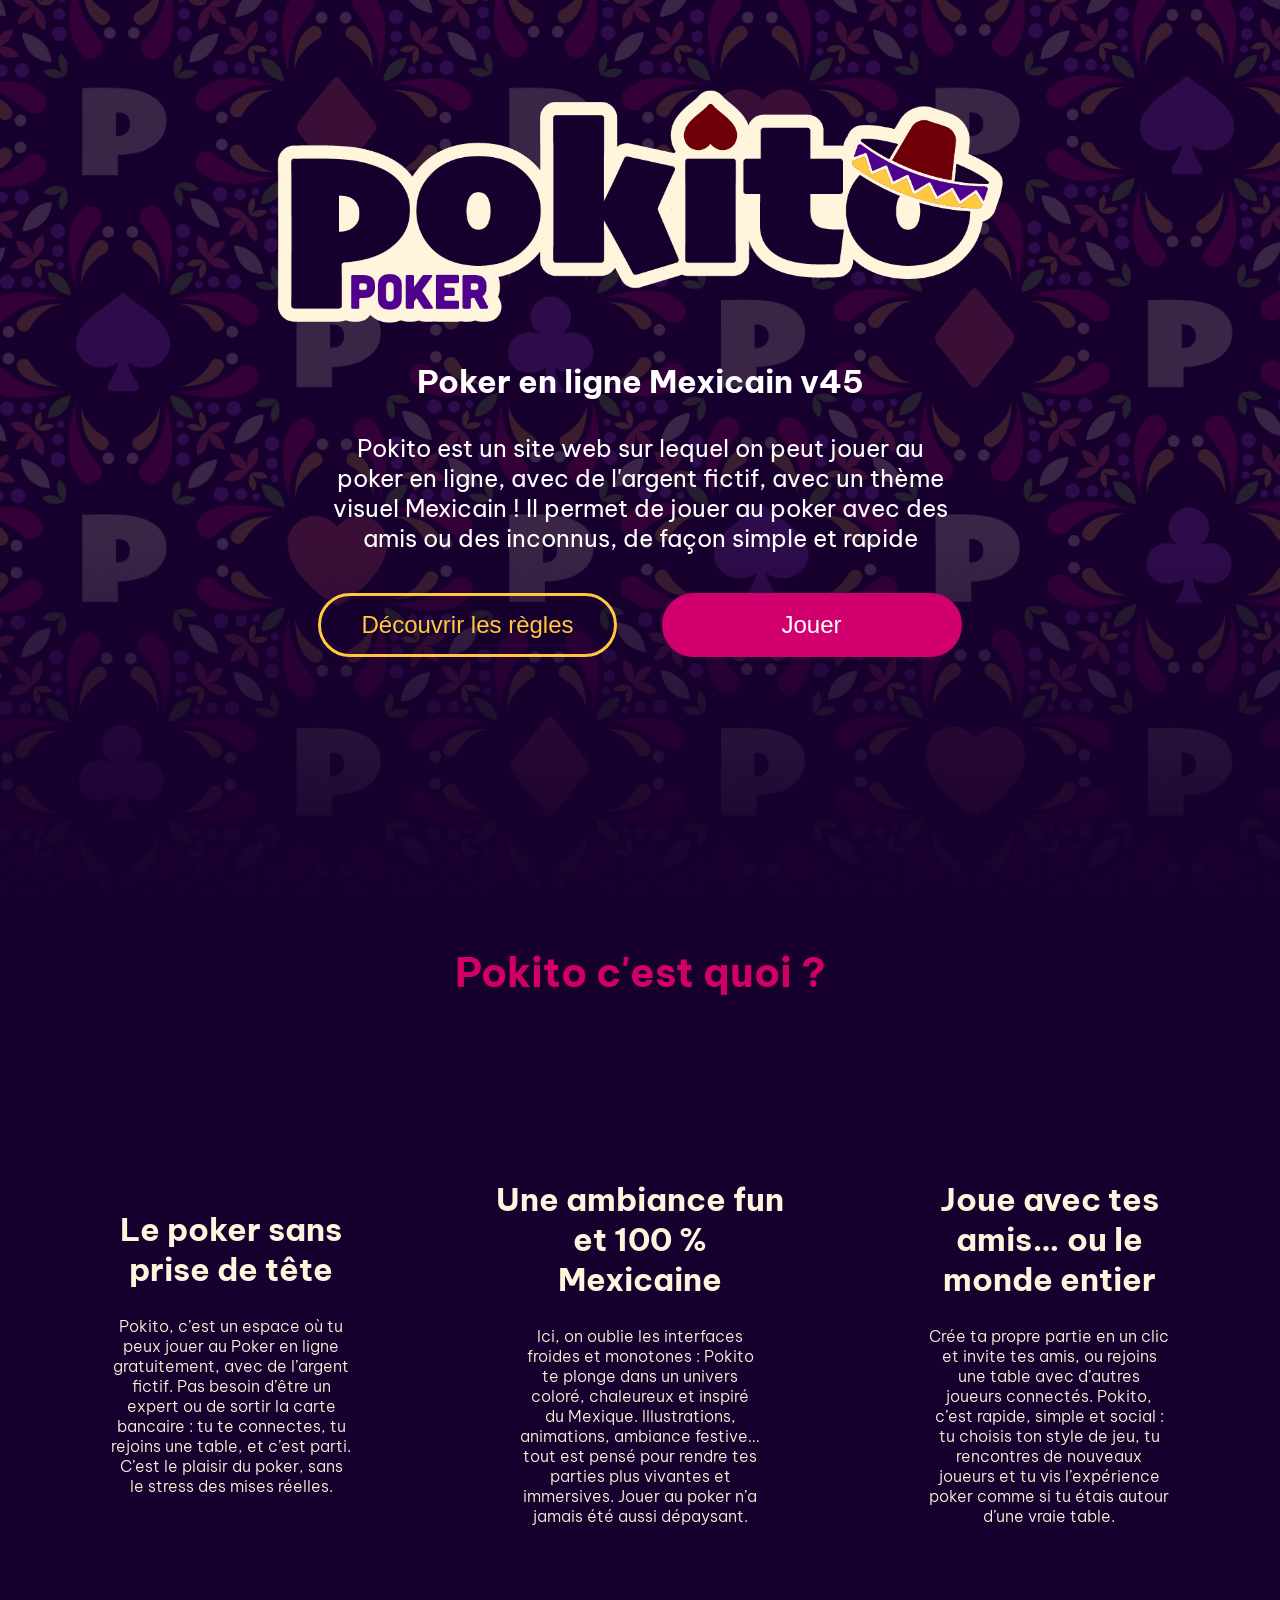
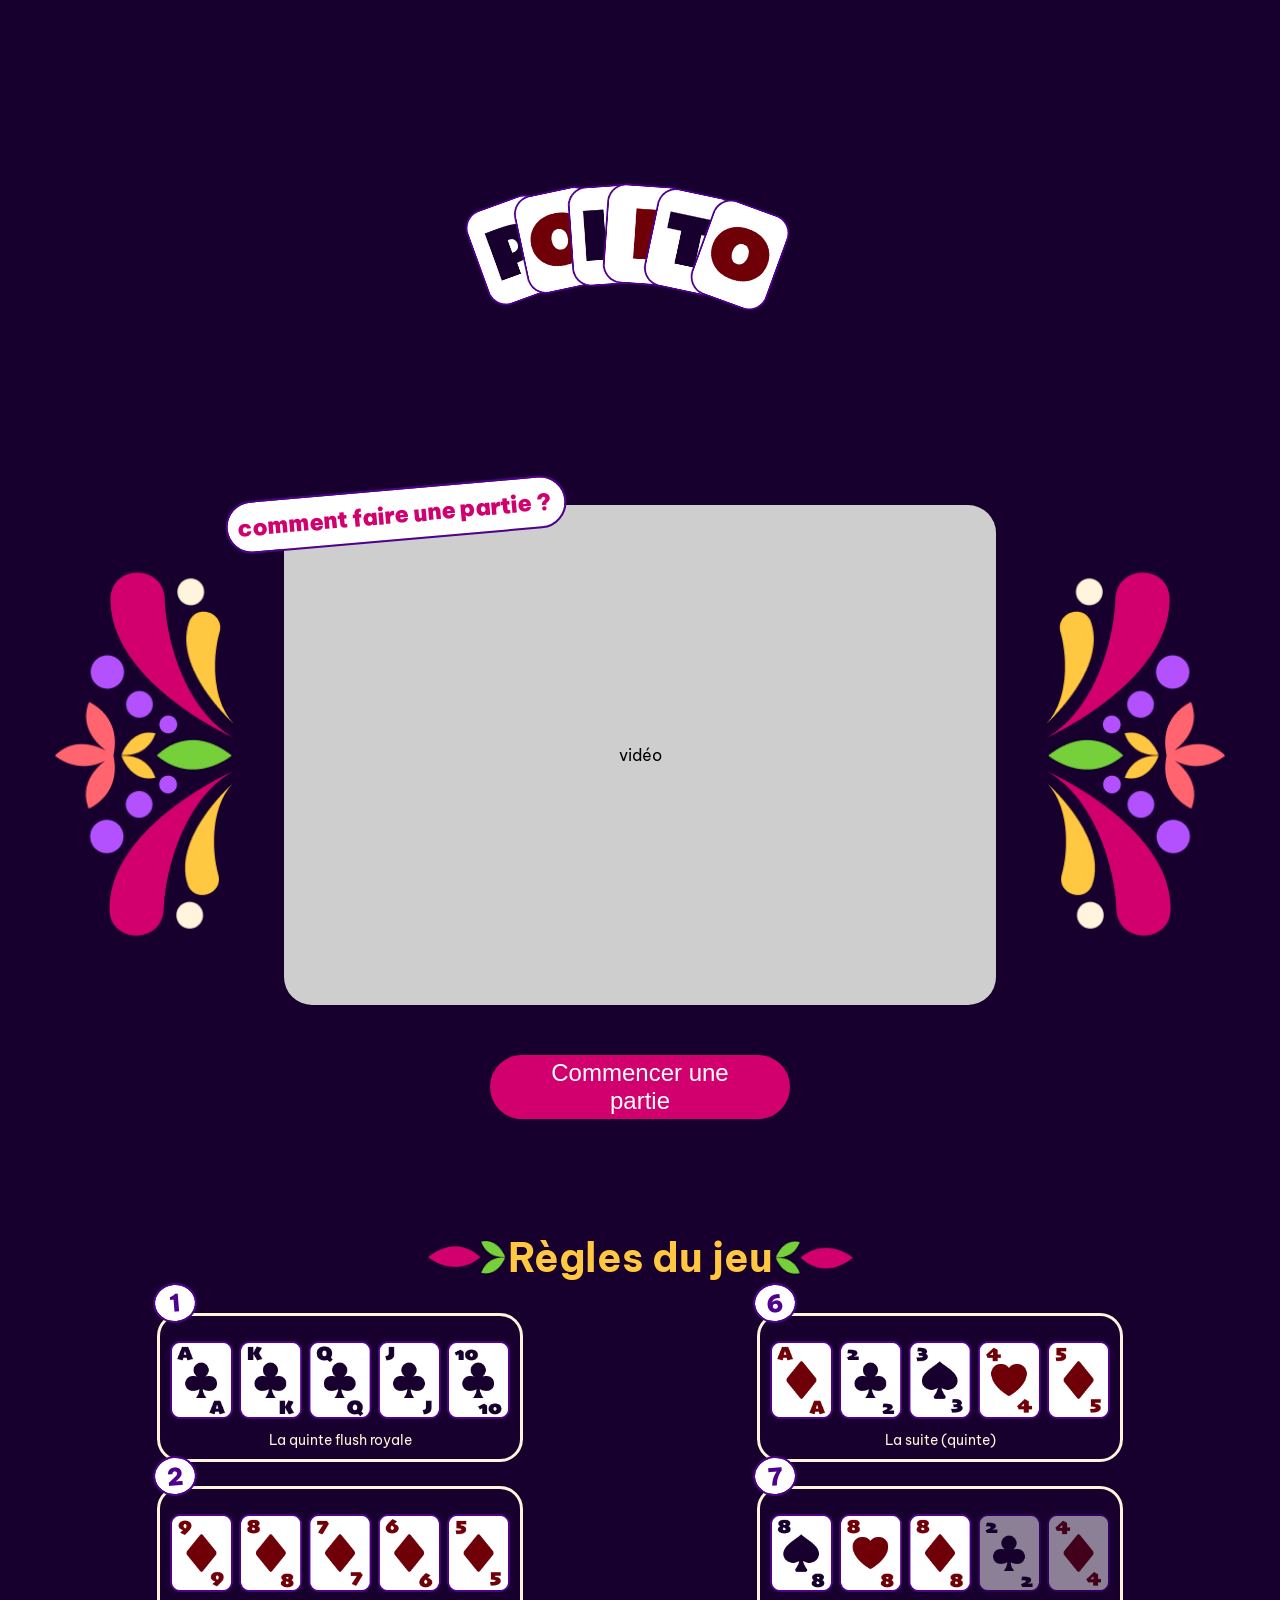
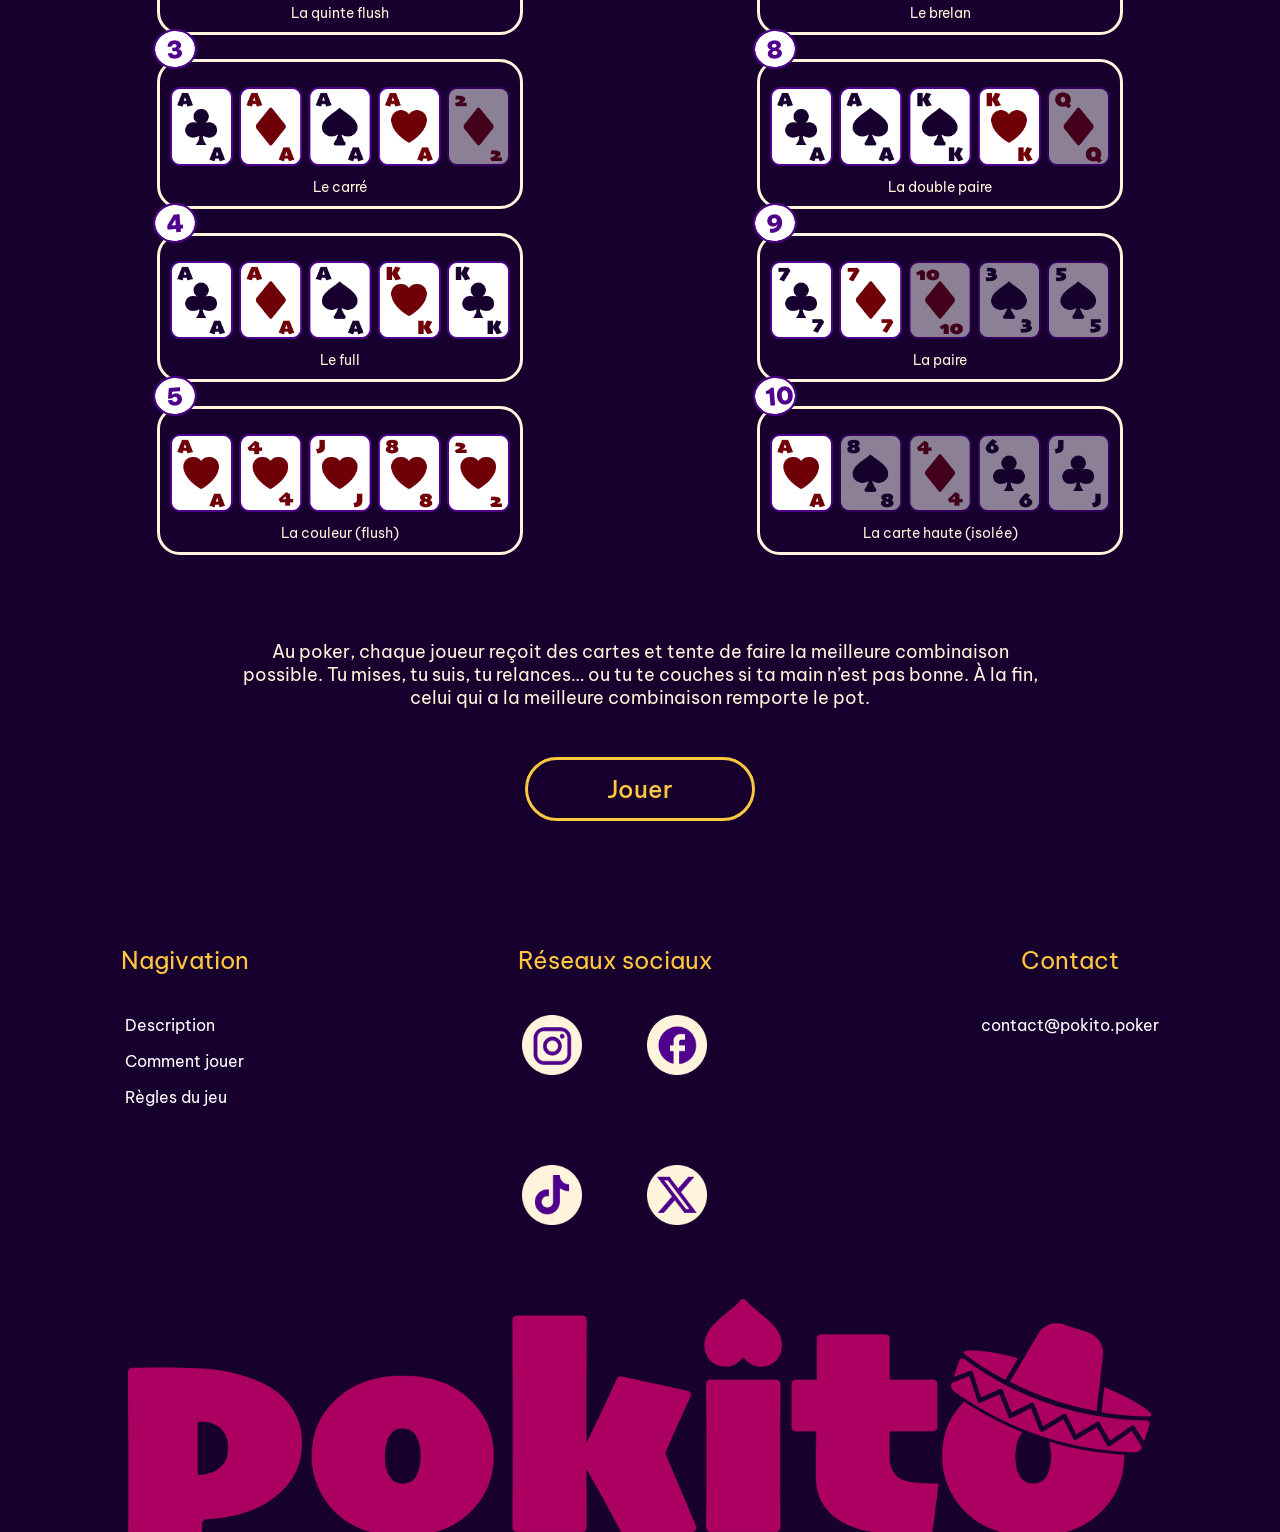
==== website/index.html @ c8e827ea "v45" ====
<!doctype html>
<html lang="fr">
  
  <head>
    <!-- SEO Principal -->
    <title>Pokito - Poker Mexicain et Poker Texas Hold'em en Ligne Gratuit</title>
    <meta charset="UTF-8" />
    <meta name="description" content="Jouez au Poker Texas Mexicain et au Poker Texas Hold'em gratuitement sur Pokito ! Poker en ligne fun sans argent réel, tables rapides et ambiance conviviale. Inscrivez-vous dès maintenant !">
    <meta name="keywords" content="pokito, poker en ligne gratuit, texas holdem gratuit, poker mexicain, poker argent fictif, jeu poker en ligne">
    <meta name="robots" content="index, follow">
    <link rel="canonical" href="https://pokito.poker/ ">
    <link rel="icon" type="image/png" href="style/assets/discord.png" sizes="any">
    <meta name="viewport" content="width=device-width, initial-scale=1.0" />
    <link rel="stylesheet" href="style/intro.css" />
    <link rel="stylesheet" href="style/Part3.css" />
    <link rel="stylesheet" href="style/footer.css" />
    <link rel="stylesheet" href="style/StyleCarte.css" />
    <link rel="stylesheet" href="style/video.css" />
    <link rel="stylesheet" href="style/responsive.css" />
  </head>
  <body>
    <div class="intro">
      <div class="total">
        <div class="PositionImg">
          <img src="./style/assets/Pokito-03.png" class="logo" alt="Logo Pokito" />
        </div>


        <div class="ds">
          <div class="description">
            <p>Poker en ligne Mexicain v45</p>
          </div>
          <div class="slogan">
            <p>
              Pokito est un site web sur lequel on peut jouer au poker en ligne,
              avec de l'argent fictif, avec un thème visuel Mexicain ! Il permet
              de jouer au poker avec des amis ou des inconnus, de façon simple
              et rapide
            </p>
          </div>
        </div>

        <div class="box">
          <div class="bb">
            <button class="b1" onclick="document.getElementById('rules').scrollIntoView()">Découvrir les règles</button>
            <button class="b2">Jouer</button>
          </div>
          
        </div>
      </div>
    </div>
     <div class="Cartes">
      <div class="Expo">
        <h1 class="About-Title"><strong>Pokito c'est quoi ?</strong></h1>
        <div class="About">
          <div class="around yellow">
            <div>
              <h2>Le poker sans prise de tête</h2>
            </div>
            <div class="Des">
              Pokito, c’est un espace où tu peux jouer au Poker en ligne
              gratuitement, avec de l’argent fictif. Pas besoin d’être un expert
              ou de sortir la carte bancaire : tu te connectes, tu rejoins une
              table, et c’est parti. C’est le plaisir du poker, sans le stress
              des mises réelles.
            </div>
          </div>
          <div class="around pink">
            <div>
              <strong><h2>Une ambiance fun et 100 % Mexicaine</h2></strong>
            </div>
            <div class="Des">
              Ici, on oublie les interfaces froides et monotones : Pokito te
              plonge dans un univers coloré, chaleureux et inspiré du Mexique.
              Illustrations, animations, ambiance festive… tout est pensé pour
              rendre tes parties plus vivantes et immersives. Jouer au poker n’a
              jamais été aussi dépaysant.
            </div>
          </div>
          <div class="around violet">
            <div>
              <strong><h2>Joue avec tes amis… ou le monde entier</h2></strong>
            </div>
            <div class="Des">
              Crée ta propre partie en un clic et invite tes amis, ou rejoins
              une table avec d’autres joueurs connectés. Pokito, c’est rapide,
              simple et social : tu choisis ton style de jeu, tu rencontres de
              nouveaux joueurs et tu vis l’expérience poker comme si tu étais
              autour d’une vraie table.
            </div>
          </div>
        </div>
        <div class="cards">
          <img class="carte P" src="style/assets/P.png" alt="carte avec un P" />
          <img class="carte O1"src="style/assets/O.png" alt="carte avec un O"/>
          <img class="carte K" src="style/assets/K.png" alt="carte avec un K" />
          <img class="carte I" src="style/assets/I.png" alt="carte avec un I" />
          <img class="carte T" src="style/assets/T.png" alt="carte avec un T" />
          <img class="carte O2"src="style/assets/O2.png" alt="carte avec un O"
          />
        </div>
      </div>
    </div>   
     <div class="Video">
        <div class="video">
            <img src="./style/assets/fleurcopy.png" alt="Décoration florale mexicaine"/>

            <div class="carré">
                <div class="notif">comment faire une partie ?</div>
                <p>vidéo</p>
            </div>

            <img src="./style/assets/fleur.png" alt="Décoration florale mexicaine"/>
        </div>
            <button class="b2">Commencer une partie</button>
    </div> 
     <div class="regles" id="rules">
      <div class="Titre">
        <img src="style/assets/Fleur(1) - Copie.png" alt="" class="Fleur" />
        <h2>Règles du jeu</h2>
        <img
          src="style/assets/Fleur(2) - Copie.png"
          alt=""
          class="Retourne Fleur"
        />
      </div>

      <div class="Regles"> 

        
          <div class="1-5">
              <div class="Hand">

                <p class="Num">1</p>

                <img
                  src="style/assets/La quinte flush royale.png"
                  alt="carte de poker"
                />

                <p>La quinte flush royale</p>
              </div>



              <div class="Hand">
                <p class="Num">2</p>

                <img src="style/assets/La quinte flush.png" alt="carte de poker" />

                <p>La quinte flush</p>
              </div>


              <div class="Hand">
                <p class="Num">3</p>

                <img src="style/assets/Le carré.png" alt="carte de poker" />

                <p>Le carré</p>
              </div>
             

              <div class="Hand">
                <p class="Num">4</p>

                <img src="style/assets/Le full.png" alt="carte de poker" />

                <p>Le full</p>
              </div>



              <div class="Hand">
                <p class="Num">5</p>

                <img src="style/assets/La couleur (flush).png" alt="carte de poker" />

                <p>La couleur (flush)</p>
              </div>
      
            </div>
          <div class="6-10">
              <div class="Hand">
                <p class="Num">6</p>

                <img src="style/assets/La suite (quinte).png" alt="carte de poker" />

                <p>La suite (quinte)</p>
              </div>

              <div class="Hand">
                <p class="Num">7</p>

                <img src="style/assets/Le brelan.png" alt="carte de poker" />

                <p>Le brelan</p>
              </div>



              <div class="Hand">
                <p class="Num">8</p>

                <img src="style/assets/La double paire.png" alt="carte de poker" />

                <p>La double paire</p>
              </div>



              <div class="Hand">
                <p class="Num">9</p>

                <img src="style/assets/La paire.png" alt="carte de poker" />

                <p>La paire</p>
              </div>



              <div class="Hand">
                <p class="Num">10</p>

                <img
                  src="style/assets/La carte haute (isolée).png"
                  alt="carte de poker"
                />

                <p>La carte haute (isolée)</p>
              </div>


          </div>


        
        <div class="BasRegles">
          <p class="Texte">
            Au poker, chaque joueur reçoit des cartes et tente de faire la
            meilleure combinaison possible. Tu mises, tu suis, tu relances… ou
            tu te couches si ta main n’est pas bonne. À la fin, celui qui a la
            meilleure combinaison remporte le pot.
          </p>
          <div class="boutonJouerRegle">
            <img src="style/assets/Fleur(1) - Copie.png" alt="" />
            <div class="b1">Jouer</div>
            <img
              class="Retourne"
              src="style/assets/Fleur(2) - Copie.png"
              alt=""
            />
          </div>
        </div>
      </div>
    </div> 
    <div class="footer">
      <div class="horizontal">
        <div class="navigation">
          <div class="t1">
            <p>Nagivation</p>
          </div>
          <div class="dcr">
            <p>Description</p>
            <p>Comment jouer</p>
            <p>Règles du jeu</p>
          </div>
        </div>

        <div class="rs">
          <div class="t2">
            <p>Réseaux sociaux</p>
          </div>
          <div class="logos">
            <div class="logo1">
              <img src="style/assets/insta.png" alt="Instagram"/>
            </div>
            <div class="logo2">
              <img src="style/assets/fb.png" alt="Facebook"/>
            </div>
            <div class="logo3">
              <img src="style/assets/tiktok.png" alt="TikTok"/>
            </div>
            <div class="logo4">
              <img src="style/assets/x.png" alt="X (Twitter)"/>
            </div>
          </div>
        </div>

        <div class="contact">
          <div class="t3">
            <p>Contact</p>
          </div>
          <div class="mail">
            <p>contact@pokito.poker</p>
          </div>
        </div>
      </div>

      <div class="Logo">
        <img src="./style/assets/pokitologo.png" />
      </div>
    </div> 
  </body>
</html>
---- website/style/intro.css ----
@import url('https://fonts.googleapis.com/css2?family=Be+Vietnam+Pro:wght@300;400;500;600;700;800&display=swap');

html, body {
    height: 100%;
    margin: 0;
}

.intro {
    background-color: #2b0036;
    background-image: url('assets/Fond_Hero.png');
    background-repeat: no-repeat;
    background-size: cover;
    background-position: center;
    color: #ffffff;
    font-family: 'Be Vietnam Pro', system-ui, -apple-system, 'Segoe UI', Roboto, 'Helvetica Neue', Arial, sans-serif;
    -webkit-font-smoothing: antialiased;
    display: flex;
    flex-direction: column;
    align-items: center;
    width: 100%;
    overflow-x: hidden;
    height: 100vh;
    margin-top: 0px;
}



.PositionImg {
  display: flex;
  justify-content: center;
  width: 900px;
  height: 329px;
  position: relative;
}
.PositionImg  img{
  position: absolute;
  top: 60px;
  left: 0;
  width: 100%;
  height: 100%;
  object-fit: cover;
}

.Cartes,
.video,
.règles,
.footer {
    margin-top: 20px;
}

.intro {
    width: 100%;
    display: flex;
    flex-direction: column;
    align-items: center;
    justify-content: flex-start;
}

.total{
    display: flex;
    flex-direction: column;
    justify-content: center;
    align-items: center;
    gap: 0px;
}

.b1,
.b2{
    display: inline-flex;
    align-items: center;
    justify-content: center;
    padding: 16px 56px;
    border-radius: 9999px;
    font-size: 16px;
    font-weight: 600;
    text-decoration: none;
    cursor: pointer;
    min-width: 230px;
    box-sizing: border-box;
    transition: all 0.3s ease-in-out;

    

}


.bb{
    display:flex;
    gap: 45px;
}

.b1{
    color: #FFC840;
    border: solid 3px #FFC840;
    background-color: transparent;
    justify-self: center;
    width: auto;
    height: 64px;
    text-align: center;
    font-size: 24px;
    font-weight: 500;
    padding: 10px 40px;
    border-radius: 50px;
    transition: all 0.3s ease-in-out;
}

.b2{
    color: white;
    border: solid 3px #d1006e;
    background-color: #d1006e;
    justify-self: center;
    width: 300px;
    height: 64px;
    text-align: center;
    font-size: 24px;
    font-weight: 500;
    border-radius: 50px;
    transition: all 0.3s ease-in-out;
}


.b1:hover{
    background: #ffc840;
    color: #17002d;
    border-color: #ffc840;
}

.b2:hover{
    color: white;
    background: transparent;
    border-color: #d1006e;
}

.description{
    display: flex;
    flex-direction: column;
    align-items: center;
    justify-content: center;
    text-align: center;
    gap: 8px;
    font-weight: bold;
    font-size: 32px;
}

.slogan{
    display: flex;
    flex-direction: column;
    align-items: center;
    justify-content: center;
    text-align: center;
    max-width: 1100px;
    width: 60%;
    word-wrap: break-word;
    overflow-wrap: break-word;
    margin: 0 auto;
    margin-bottom: 20px;
    font-size: 24px;
    padding: 0 20px;
    box-sizing: border-box;
}

.slogan p{
    margin: 0;
}

.box{
    display: flex;
    flex-direction: row;
    justify-content: space-around;
    display: flex;              
    justify-content: center;   
    gap: 50px;  
    margin-bottom: 20px;  
    margin-top: 20px;      
}


.logo{
    margin: 0px;
    padding: 0px;
}

@media screen and (max-width: 1230px) {
  .bb {
    gap: 15px;
    flex-direction: column;
  }

.slogan {
    display: flex;
    flex-direction: column;
    align-items: center;
    justify-content: center;
    text-align: center;
    max-width: 1100px;
    width: 100%;
    /* word-wrap: break-word; */
    overflow-wrap: break-word;
    margin: 0 auto;
    font-size: 24px;
    padding: 0 20px;
    box-sizing: border-box;
}

  .PositionImg img {
    position: absolute;
    top: 110px;
    width: 40%;
    height: 40%;
    object-fit: cover;
    
}

.slogan p {
    margin: 0;
    width: 100%;
    font-size: 20px;
}

.b1 {
    color: #FFC840;
    border: solid 3px #FFC840;
    background-color: transparent;
    justify-self: center;
    width: 100%;
    height: 50%;
    text-align: center;
    font-size: 16px;
    font-weight: 500;
    padding: 16px 56px;
    border-radius: 50px;
    transition: all 0.3s ease-in-out;
}

.b2 {
    color: white;
    border: solid 3px #d1006e;
    background-color: #d1006e;
    justify-self: center;
    width: 100%;
    height: 50%;
    text-align: center;
    font-size: 16px;
    font-weight: 500;
    border-radius: 50px;
    padding: 16px 56px;
    transition: all 0.3s ease-in-out;
}

    .PositionImg img {
        position: absolute;
        top: 110px;
        width: 100%;
        height: 70%;
        object-fit: cover;
    }

    .PositionImg {
    display: flex;
    justify-content: center;
    width: 100%;
    height: 450px;
    position: relative;
}
}

@media  screen and (max-width: 430px) {

    .intro {
        background-image: none;
        background-color: rgb(21, 0, 41);
    }

    .PositionImg img {
        position: absolute;
        top: 50px;
        width: 100%;
        height: auto;
        object-fit: cover;    
    }

    .PositionImg {
        display: flex;
        justify-content: center;
        width: 100%;
        height: 400px;
        position: relative;
    }
    .description {
        font-size: 24px;
    }
    .slogan p {
        font-size: 16px;
    }


}
---- website/style/Part3.css ----
@import url('https://fonts.googleapis.com/css2?family=Be+Vietnam+Pro:ital,wght@0,100;0,200;0,300;0,400;0,500;0,600;0,700;0,800;0,900;1,100;1,200;1,300;1,400;1,500;1,600;1,700;1,800;1,900&display=swap');

.regles {
    margin-top: 50px;
    padding-top: 30px;
    margin-bottom: 100px;
    width: 100%;
    display: flex;
}

.Hand {
    position : relative;
    outline: 3px solid  #fff4dc;
    font-family: 'Be Vietnam Pro', system-ui, -apple-system, 'Segoe UI', Roboto, 'Helvetica Neue', Arial, sans-serif;
    color: #fff4dc;
    border-radius: 20px;
    width: fit-content;
    padding: 20px;
    text-align: center;
    margin-bottom: 40px;
    padding-top: 5px;
    padding-bottom: 5px;
    padding-left: 33px;
    padding-right: 34px;

}

.Hand img {
    top: -20px;
    left: -20px;
    width: 80%;
    height: auto;
}

.Num {
    position: absolute;
    outline: 2px solid #4F008C;
    font-family: 'Be Vietnam Pro', system-ui, -apple-system, 'Segoe UI', Roboto, 'Helvetica Neue', Arial, sans-serif;
    border-radius: 100px;
    width: 60px;
    height: auto;
    padding: 3px;
    font-size: 48px;
    top: -75px;
    left: -35px;
    color: #4F008C;
    background-color: white;
    transform: rotate(-4.6deg);
    font-weight: 900;
}

.Regles {
    display: flex;
    justify-content: center;
    flex-wrap: wrap;
    padding-left: 0px;
    padding-right: 0px;
    gap: 20px;
    width: 100%;
    column-gap: 200px;
    row-gap: 30px;
}

.regles {
    margin-top: 50px;
    padding-top: 30px;
    width: 100%;
    display: flex;
    flex-direction: column;
    align-items: center;
}

.Fleur {
    width: 80px;
    height: auto;
}

.regles h2{
    text-align: center;
    color: #FFC840;
    font-size: 40px;
}

.regles body {
    background-color: #17002d;
    font-family: 'Be Vietnam Pro', system-ui, -apple-system, 'Segoe UI', Roboto, 'Helvetica Neue', Arial, sans-serif;
    font-size: 32px;
    font-weight: 300;
}

.Retourne {
    transform: rotate(180deg);
}

.Titre {
    display: flex;
    align-items: center;
    justify-content: center;
    flex-direction: row;
    text-emphasis-color: #FFC840;
}

.BasRegles {
    color: #fff4dc;
    display: flex;
    flex-direction: column;
    width: 80%;
    justify-items: center;
    align-items: center;
    margin-top: 5px;
    padding-top: 5px;
}

.Texte {
    font-size: clamp(12px, 2.5vw, 18px);
    text-align: center;
    width: 80%;
    align-self: center;
}

.boutonJouerRegle {
    margin-top: 30px;
    display: flex;
    justify-content: center;
    align-items: center;
    flex-direction: row;
    gap : 20px;
    width: 100%;
}

.boutonJR{
    display: flex;
    color: #ffc840;
    border: solid 3px #ffc840;
    background-color: none;
    justify-self: center;
    justify-content: center;
    align-items: center;
    width: 357px;
    height: 74px;
    text-align: center;
    font-size: 32px;
    font-weight: 500;
    border-radius: 50px;
    transition: all 0.3s ease-in-out;
    padding: 10px 20px;
}

.boutonJouerRegle img {
    width: 110px;
    height: auto;
    align-self: center;

}

.boutonJR:hover {
    background-color: #FFC840;
    color: black;
    cursor: pointer;
}

.Hand {
    width: 90%; 
    max-width: 400px; 
    box-sizing: border-box; 
    margin: 0 auto 30px auto; 
    padding: 25px 10px 10px 10px; 
  }

  .Hand img {
    width: 100%; 
    height: auto; 
    display: block; 
    margin: 0 auto;
    top: 0; 
    left: 0; 
  }

  .Hand p:not(.Num) {
    font-size: 14px; 
    margin-top: 12px;
    margin-bottom: 0;
  }

    .Num {
        width: 20px;
        height: auto;
        border-radius: 100%;
        padding-left: 10px;
        padding-right: 10px;
        font-size: 24px;
        top: -55px;
        left: -5px;
    }

    .boutonJouerRegle img {
        display: none;
    }

@media screen and (max-width: 1230px) {
    .boutonJR {
        color: #FFC840;
        border: solid 3px #FFC840;
        background-color: transparent;
        justify-self: center;
        width: 100%;
        height: 50%;
        text-align: center;
        font-size: 16px;
        font-weight: 500;
        padding: 16px 56px;
        border-radius: 50px;
    }

    .regles .b1 {
        max-width: 260px;
    }

    .Regles {
        display: flex;
        align-items: center;
    }

    .Hand {
    width: 90%; 
    max-width: 400px; 
    box-sizing: border-box; 
    margin: 0 auto 30px auto; 
    padding: 25px 10px 10px 10px; 
  }

  .Hand img {
    width: 100%; 
    height: auto; 
    display: block; 
    margin: 0 auto;
    top: 0; 
    left: 0; 
  }

  .Hand p:not(.Num) {
    font-size: 14px; 
    margin-top: 12px;
    margin-bottom: 0;
  }

    .Num {
        width: 20px;
        height: auto;
        border-radius: 100%;
        padding-left: 10px;
        padding-right: 10px;
        font-size: 24px;
        top: -55px;
        left: -5px;
    }
    
}

@media screen and (max-width: 430px) {
    .Titre img {
        display: none;
    }

    .Titre h2 {
        font-size: 32px;
    }

    .Regles {
        display: flex;
        align-items: center;
    }

    .Hand {
    width: 90%; 
    max-width: 400px; 
    box-sizing: border-box; 
    margin: 0 auto 30px auto; 
    padding: 25px 10px 10px 10px; 
  }

  .Hand img {
    width: 100%; 
    height: auto; 
    display: block; 
    margin: 0 auto;
    top: 0; 
    left: 0; 
  }

  .Hand p:not(.Num) {
    font-size: 14px; 
    margin-top: 12px;
    margin-bottom: 0;
  }

    .Num {
        width: 20px;
        height: auto;
        border-radius: 100%;
        padding-left: 10px;
        padding-right: 10px;
        font-size: 24px;
        top: -55px;
        left: -5px;
    }



    .boutonJouerRegle img {
        display: none;
    }



}
---- website/style/footer.css ----
body{
    background-color: #17002d;
     font-family: 'Be Vietnam Pro', system-ui, -apple-system, 'Segoe UI', Roboto, 'Helvetica Neue', Arial, sans-serif;
     
}

.footer {
    width: 100%;
    display: flex;
    flex-direction: column;
    align-items: center;
}

.t1{
    color: #ffc840;
    font-size: 24px;
}

.t2{
    color: #ffc840;
    font-size: 24px;
}

.t3{
    color: #ffc840;
    font-size: 24px;
}


.horizontal{
    display: flex;
    flex-direction: row;
    justify-content: space-around;
    width: 100%;
}


.navigation{
    display: flex;
    flex-direction: column;
    align-items: center;
}

.rs{
    display: flex;
    flex-direction: column;
    align-items: center;

}

.contact{
    display: flex;
    flex-direction: column;
    align-items: center;
}


.Logo{
    display: flex;
    justify-content: center;
    width: 100%;
}

.Logo img{
    width: 80%;
}



.logos{
    display: flex;
    flex-wrap: wrap;
    width: 250px;
    height: 300px;
    justify-content: space-around;
}

.logo1{
    margin: 16px;
}
.logo2{
    margin: 16px;
}
.logo3{
    margin: 16px;
}
.logo4{
    margin: 16px;
}

.logo1 img, .logo2 img, .logo3 img, .logo4 img {
        width: 60px; /* Réduction de la taille des images des logos pour les petits écrans */
        height: auto;
    }

.dcr{
    color: white;
    font-size: 16px;
}

.mail{
    color: white;
    font-size: 16px;
}

@media  screen and (max-width: 1230px) {
    .horizontal{
        flex-direction: column;
        align-items: center;
        gap: 50px;
    }
}

@media  screen and (max-width: 430px) {
    .horizontal {
        flex-direction: column;
        align-items: center;
        gap: 40px; /* Espace entre chaque bloc vertical */
    }

    /* Réduction des titres de sections */
    .t1, .t2, .t3 {
        font-size: 16px;
        margin-bottom: 15px;
    }

    /* Réduction des textes (mail, description) */
    .dcr, .mail {
        font-size: 14px;
        text-align: center;
    }

    /* Ajustement de la grille des logos sociaux */
    .logos {
        width: 100%; /* Prend toute la largeur disponible */
        max-width: 280px; /* Évite que ce soit trop large sur grand téléphone */
        height: auto; /* Laisse la hauteur s'adapter au contenu */
        justify-content: center;
    }

    /* Réduction des marges autour des petits logos */
    .logo1, .logo2, .logo3, .logo4  {
        margin: 10px;
        /*height: 20px;
        width: auto;*/ /* Réduction de la taille des logos pour les petits écrans */
        
    }
    
    /* Optionnel : ajuster la navigation pour mobile */
    .navigation {
        gap: 10px;
    }

    .logo1 img, .logo2 img, .logo3 img, .logo4 img {
        width: 50px; /* Réduction de la taille des images des logos pour les petits écrans */
        height: auto;
    }

    .horizontal {
        margin-bottom: 70px; /* Réduction de l'espace entre les blocs sur mobile */
    }

}
---- website/style/StyleCarte.css ----
@import url('https://fonts.googleapis.com/css2?family=Be+Vietnam+Pro:ital,wght@0,100;0,200;0,300;0,400;0,500;0,600;0,700;0,800;0,900;1,100;1,200;1,300;1,400;1,500;1,600;1,700;1,800;1,900&display=swap');

.Cartes body {
    background-color: #17002d;
}

.Cartes {
    width: 100%;
    display: flex;
    flex-direction: column;
    align-items: center;
}

.Cartes h1{
    color: #d10062;
    font-family: 'Be Vietnam Pro', system-ui, -apple-system, 'Segoe UI', Roboto, 'Helvetica Neue', Arial, sans-serif;
    font-size: 64px;
    font-weight: 900;
}

.About-Title {
    justify-self: center;
    font-size: 40px;
    font-weight: 900;
}

.About {
    width: 100%;
    height: 400px;
    display: flex;
    padding-left: 40px;
    padding-right: 40px;
    margin-bottom: 150px;
    margin-top: 100px;
    gap: 5px;
    justify-content: space-evenly;
    gap: 40px;
    box-sizing: border-box;
    flex-wrap: wrap;
}

.around {
    display: flex;
    color: #fff4dc;
    font-family: 'Be Vietnam Pro', system-ui, -apple-system, 'Segoe UI', Roboto, 'Helvetica Neue', Arial, sans-serif;
    font-size: 24px;
    font-weight: 700;
    justify-content: center;
    flex-direction: column;
    margin: 60px;
    width: 500px;
    /* height: 494px; */
    border-radius: 32px;
    padding-left: 32px;
    padding-right: 32px;
    padding-bottom: 66px;
    padding: 5px;
    border: 3px solid #17002d;
    text-align: center;
    transition: border 0.2s ease;
}

.yellow:hover {
    border: 3px solid #ffcB40;
}

.pink:hover {
    border: 3px solid #d10062;
}

.violet:hover {
    border: 3px solid #4f008c;
}

.cards {
    display: flex;
    position: relative;
    justify-self: center;
    justify-content: center;
    bottom: 0;
    margin: 5px;
    width: 600px;
    max-width: 100%;
    height: 230px;
    left: 50px;
    top: 20px;
    transform-origin: bottom center;
    overflow: visible;
}

.carte {
    position: absolute;
    height: 180px;
    width: auto;
    transition: all 0.5s ease;
    margin-left: 20px;
    margin-right: 20px;
}

.P {
    left: 65px;
    top: 10px;
    transform: rotate(-20deg);
}

.O1 {
    left: 110px;
    transform: rotate(-12deg);
    z-index: 1;
}

.K {
    left: 160px;
    top : -5px;
    transform: rotate(-4deg);
    z-index: 2;
}

.I {
    left: 195px;
    top: -5px;
    transform: rotate(4deg);
    z-index: 3;
}

.T {
    left: 240px;
    top: 2px;
    transform: rotate(12deg);
    z-index: 4;
}

.O2 {
    left: 290px;
    top: 15px;
    transform: rotate(20deg);
    z-index: 5;
}

.cards:hover .P {
    left: -190px;
    top:0px;
    transform: rotate(0deg);
}

.cards:hover .O1{
    left: -40px;
    top:0px;
     transform: rotate(0deg);
}

.cards:hover .K{
    left: 110px;
    top:0px;
    transform: rotate(0deg);
}

.cards:hover .I{
    left: 260px;
    top:0px;
    transform: rotate(0deg);
}

.cards:hover .T{
    left: 410px;
    top:0px;
    transform: rotate(0deg);
}

.cards:hover .O2{
    left: 560px;
    top:0px;
    transform: rotate(0deg);
}

.Expo{
    display: flex;
    flex-direction: column;
    align-items: center;
    justify-content: space-around;
}


@import url('https://fonts.googleapis.com/css2?family=Be+Vietnam+Pro:ital,wght@0,100;0,200;0,300;0,400;0,500;0,600;0,700;0,800;0,900;1,100;1,200;1,300;1,400;1,500;1,600;1,700;1,800;1,900&display=swap');

.Cartes body {
    background-color: #17002d;
}

.Cartes h1{
    color: #d10062;
    font-family: 'Be Vietnam Pro', system-ui, -apple-system, 'Segoe UI', Roboto, 'Helvetica Neue', Arial, sans-serif;
    font-size: 40px;
    font-weight: 900;
}

.About-Title {
    justify-self: center;
    font-size: 64px;
    font-weight: 900;
}

.About {
    width: 100%;
    height: fit-content;
    display: flex;
    padding-left: 40px;
    padding-right: 40px;
    margin-bottom: 150px;
    margin-top: 100px;
    gap: 5px;
    justify-content: space-evenly;
    gap: 40px;
    box-sizing: border-box;
}

.around {
    color: #fff4dc;
    font-family: 'Be Vietnam Pro', system-ui, -apple-system, 'Segoe UI', Roboto, 'Helvetica Neue', Arial, sans-serif;
    font-size: 28px;
    font-weight: 700;
    justify-content: center;
    margin: 20px;
    width: 30%;
    height: auto;
    border-radius: 32px;
    padding-bottom: 66px;
    border: 3px solid #17002d;
    text-align: center;
    transition: border 0.2s ease;
}
.around h2 {
    font-size: 32px;
}

.around p {
    font-size: 7px;
}

.yellow {
    width: 25%;
    max-width: 420.5px;
}

.pink {
    width: 25%;
    max-width: 420.5px;
}

.violet{
    width: 25%;
    max-width: 420.5px;
}
.yellow:hover {
    border: 3px solid #ffcB40;
}

.pink:hover {
    border: 3px solid #d10062;
}

.violet:hover {
    border: 3px solid #4f008c;
}

.cards {
    display: flex;
    position: relative;
    justify-self: center;
    justify-content: center;
    bottom: 0;
    margin: 5px;
    width: 600px;
    max-width: 100%;
    height: 230px;
    left: 50px;
    top: 20px;
    transform-origin: bottom center;
    overflow: visible;
}

.carte {
    position: absolute;
    height: 100px;
    width: auto;
    transition: all 0.5s ease;
    margin-left: 20px;
    margin-right: 20px;
}

.cards.P {
    left: -190px;
    top:0px;
    transform: rotate(0deg);
}

.cards.O1{
    left: -40px;
    top:0px;
     transform: rotate(0deg);
}

.cards.K{
    left: 110px;
    top:0px;
    transform: rotate(0deg);
}

.cards.I{
    left: 260px;
    top:0px;
    transform: rotate(0deg);
}

.cards.T{
    left: 410px;
    top:0px;
    transform: rotate(0deg);
}

.cards.O2{
    left: 560px;
    top:0px;
    transform: rotate(0deg);
}

.Expo{
    display: flex;
    flex-direction: column;
    align-items: center;
    justify-content: space-around;
}

.Des{
    display: flex;
    width: 359px;
    font-size: 16px;
    font-weight: 300;
    justify-self: center;
    align-self: center;
    width: 80%;
}

@media screen and (max-width: 1230px)  {

.cards {
    position: relative;
    width: 160px;
    height: 100px;
    margin: 20px auto; 
    display: flex;
    justify-content: center;
    overflow: visible; 
}

/* --- STYLE COMMUN DES CARTES --- */
.cards {
        display: flex;
        flex-direction: row;
        justify-content: center;
        align-items: center;
        width: 100%;
        height: auto; 
        margin: 20px 0; 
        left: 0; 
        top: 0;
        padding: 0 10px;
        box-sizing: border-box;
        gap: 8px; /* Espace légèrement augmenté pour aérer sur tablette */
    }

    /* Les cartes individuelles */
    .carte {
        position: static; 
        width: 15%; 
        max-width: 60px; /* Limite augmentée pour s'adapter à la largeur d'une tablette */
        height: auto; 
        margin: 0; 
        transition: none; 
    }

    /* Réinitialisation complète des positions et rotations pour chaque lettre */
    .P, .O1, .K, .I, .T, .O2 {
        left: auto;
        top: auto;
        transform: none;
    }

    /* Désactivation des effets au survol (hover) sur les appareils tactiles */
    .cards:hover .P,
    .cards:hover .O1,
    .cards:hover .K,
    .cards:hover .I,
    .cards:hover .T,
    .cards:hover .O2 {
        left: auto;
        top: auto;
        transform: none;
    }


.around {
    color: #fff4dc;
    font-family: 'Be Vietnam Pro', system-ui, -apple-system, 'Segoe UI', Roboto, 'Helvetica Neue', Arial, sans-serif;
    font-size: 24px;
    font-weight: 700;
    justify-content: center;
    margin: 20px;
    width: 80%;
    height: auto;
    border-radius: 32px;
    padding-bottom: 66px;
    border: 3px solid #17002d;
    text-align: center;
    transition: border 0.2s ease;
}



}

@media screen and (max-width: 430px) {
    .Cartes h1 {
        font-size: 32px;
    }

    .About {
        padding : 20px;
        margin-top: 20px;
    }

    .around {
        width: 90%;
        margin: 0px;
        padding: 5px;
    }

    .Des {
        font-size: 14px;
        width: 85%;
    }

    .around h2 {
        font-size: 24px;
    }

    .cards {
        display: flex;
        flex-direction: row;
        justify-content: center; /* Centre les cartes horizontalement */
        align-items: center;
        width: 100%;
        height: auto; /* Annule la hauteur fixe du bureau */
        margin: 20px 0; /* Gère l'espacement vertical */
        left: 0; /* Réinitialise le décalage du bureau */
        top: 0;
        padding: 0 10px;
        box-sizing: border-box;
        gap: 5px; /* Définit un espace régulier et fluide entre les cartes */
    }

    /* Les cartes individuelles */
    .carte {
        position: static; /* Annule le 'absolute' du bureau, essentiel pour Flexbox */
        width: 15%; /* Permet aux cartes de rétrécir/grandir avec l'écran */
        max-width: 50px; /* Empêche les cartes d'être trop grandes */
        height: auto; /* Garde les proportions de l'image */
        margin: 0; /* Annule les marges du bureau */
        transition: none; /* Désactive l'animation */
    }

    /* Réinitialisation complète des positions et rotations pour chaque lettre */
    .P, .O1, .K, .I, .T, .O2 {
        left: auto;
        top: auto;
        transform: none;
    }

    /* Désactivation des effets au survol (hover) sur mobile */
    .cards:hover .P,
    .cards:hover .O1,
    .cards:hover .K,
    .cards:hover .I,
    .cards:hover .T,
    .cards:hover .O2 {
        left: auto;
        top: auto;
        transform: none;
    }
}
---- website/style/video.css ----
@import url('https://fonts.googleapis.com/css2?family=Be+Vietnam+Pro:wght@300;400;500;600;700;800&display=swap');

.Video {
  margin-top: 80px;
  font-family: 'Be Vietnam Pro', system-ui, -apple-system, 'Segoe UI', Roboto, 'Helvetica Neue', Arial, sans-serif;
  display: flex;
  flex-direction: column;
  justify-content: center;
  justify-content: space-between;
  align-items: center;
  width: 100%;
}

.Video img {
  height: 385px;
  width: auto;
}

.video {
  display: flex;
  flex-direction: row;
  justify-content: center;
  gap: 0px;
  margin-bottom: 50px;
  align-items: center;
  width: 100%;
}

.carré {
  display: flex;
  position: relative;
  justify-content: center;
  align-items: center;
  background-color: rgb(206, 206, 206);
  border-radius: 28px;
  min-width: 712px;
  width: 50%;
  height: 500px;
}

.notif {
  display: flex;
  position: absolute;
  font-weight: 900;
  font-size: 23.13px;
  min-width: 318.45px;
  color: #d1006e;
  top: -3%;
  left: -8%;
  text-align: center;
  padding: 10px;
  transform: rotate(-5deg);
  outline: 2px solid #4f008c;
  background-color: #ffffff;
  border-radius: 28px;
  width: fit-content;
} 

.box20{
  display: flex;
  flex-direction: column;
}

@media screen and (max-width: 1186px) {
  .Video img {
  display: none;
  }
}

@media screen and (max-width: 768px) {
    .notif {
    left: -3%;
  }

  .carré {
    min-width: 300px;
    width: 80%;
    height: 500px;
    padding: 20px;
  }
}

@media screen and (max-width: 768px) {
  .notif {
    left: -3%;
  }

  .Video .b2 {
      max-width: 260px;
      max-height: 58px;
    }

  .carré {
    min-width: 300px;
    width: 80%;
    height: auto; 
    aspect-ratio: 712 / 500; 
    
    padding: 20px;
  }
}

@media screen and (max-width: 430px) {
    .carré {
      min-width: 250px;
      width: 80%;
      height: auto;

    }

    .Video .b2 {
      max-width: 260px;
    }

    .notif {
      left: -3%;
      font-size: 16px;
      width: fit-content;
      min-width: 2px;
      padding: 4px;
    }
}
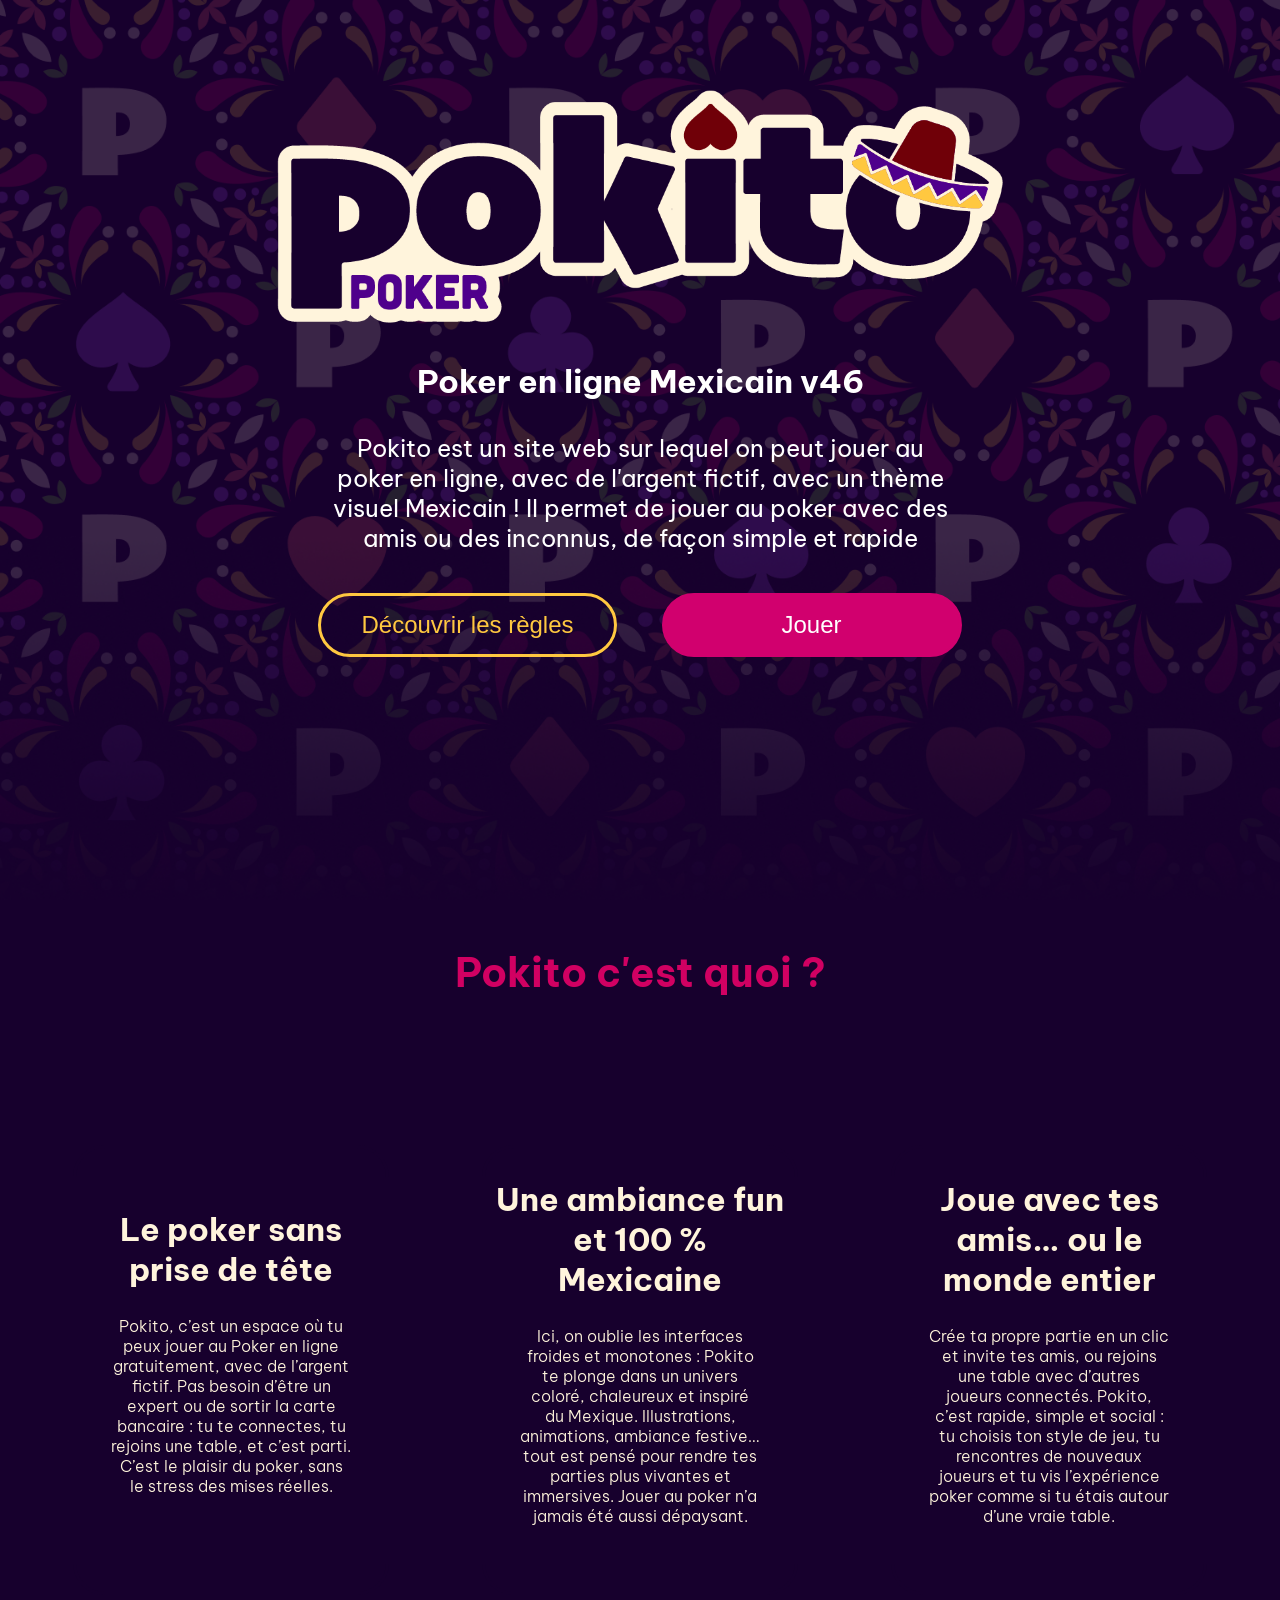
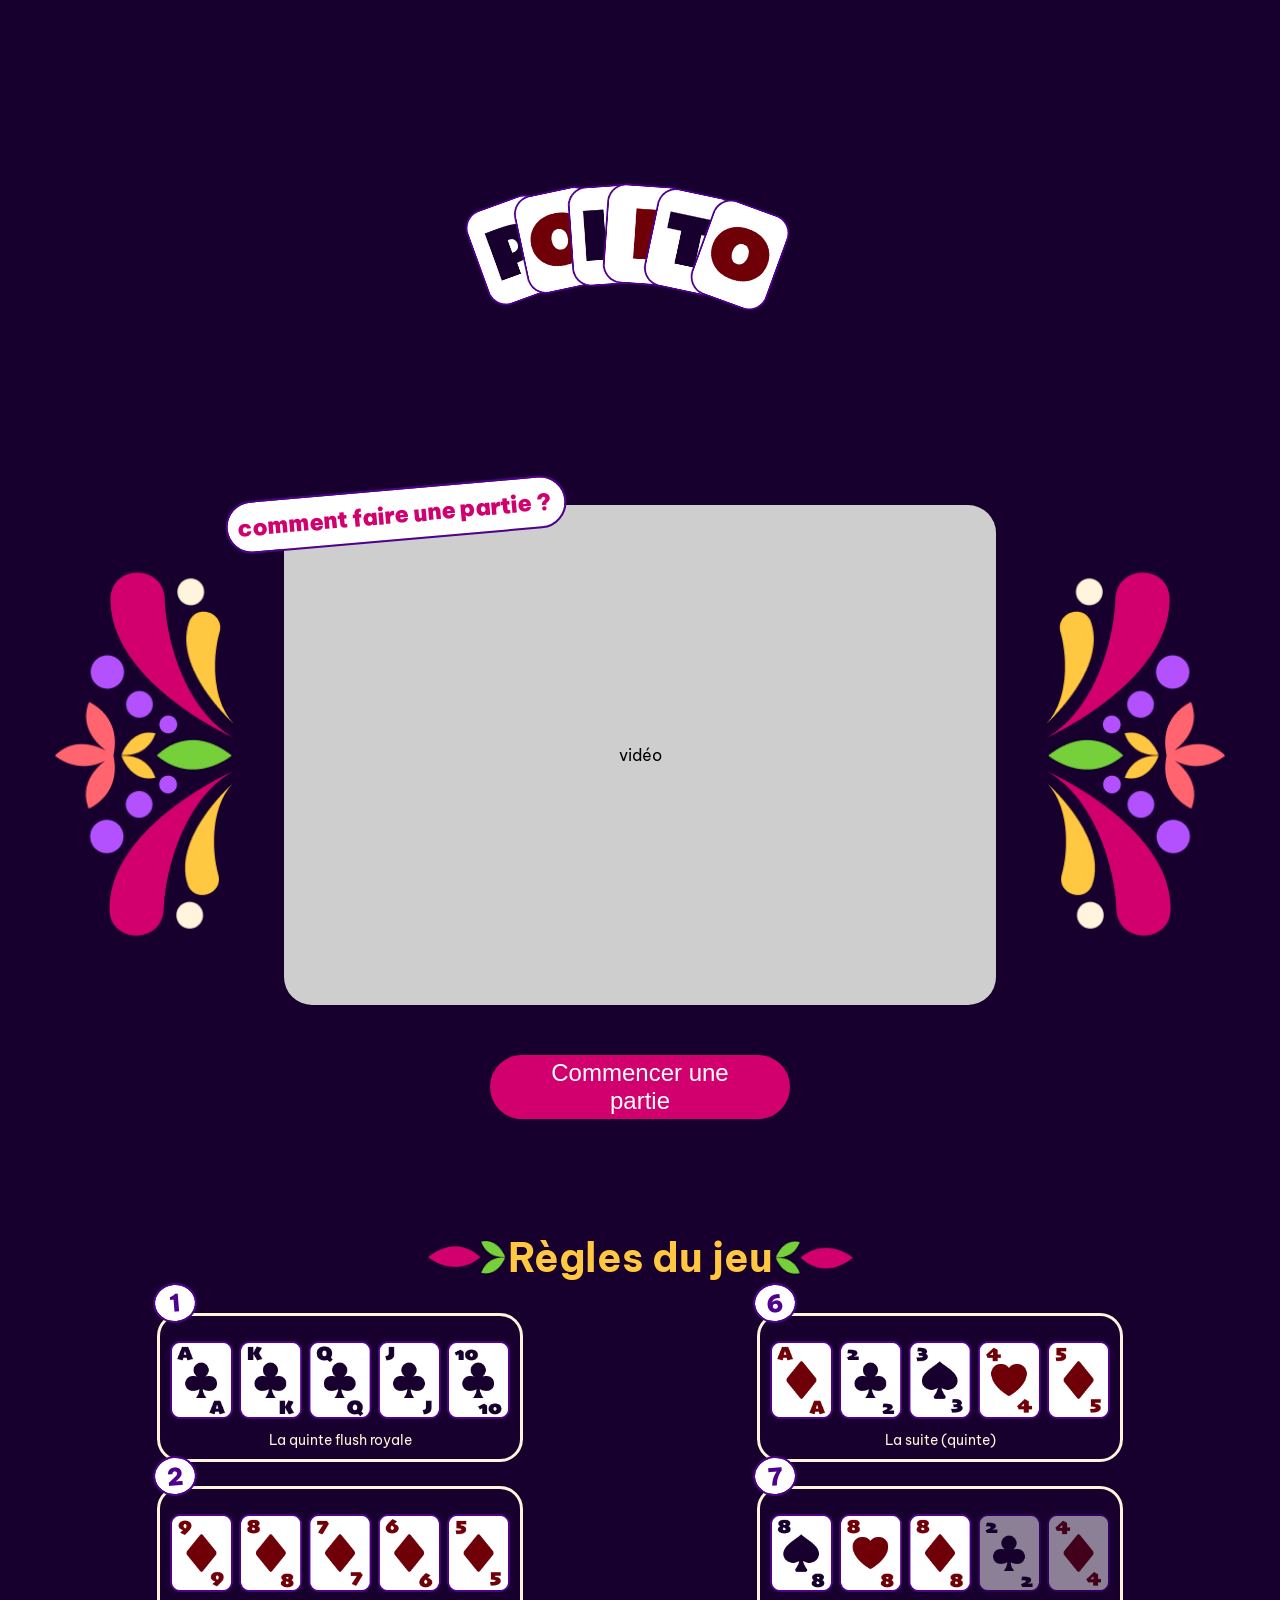
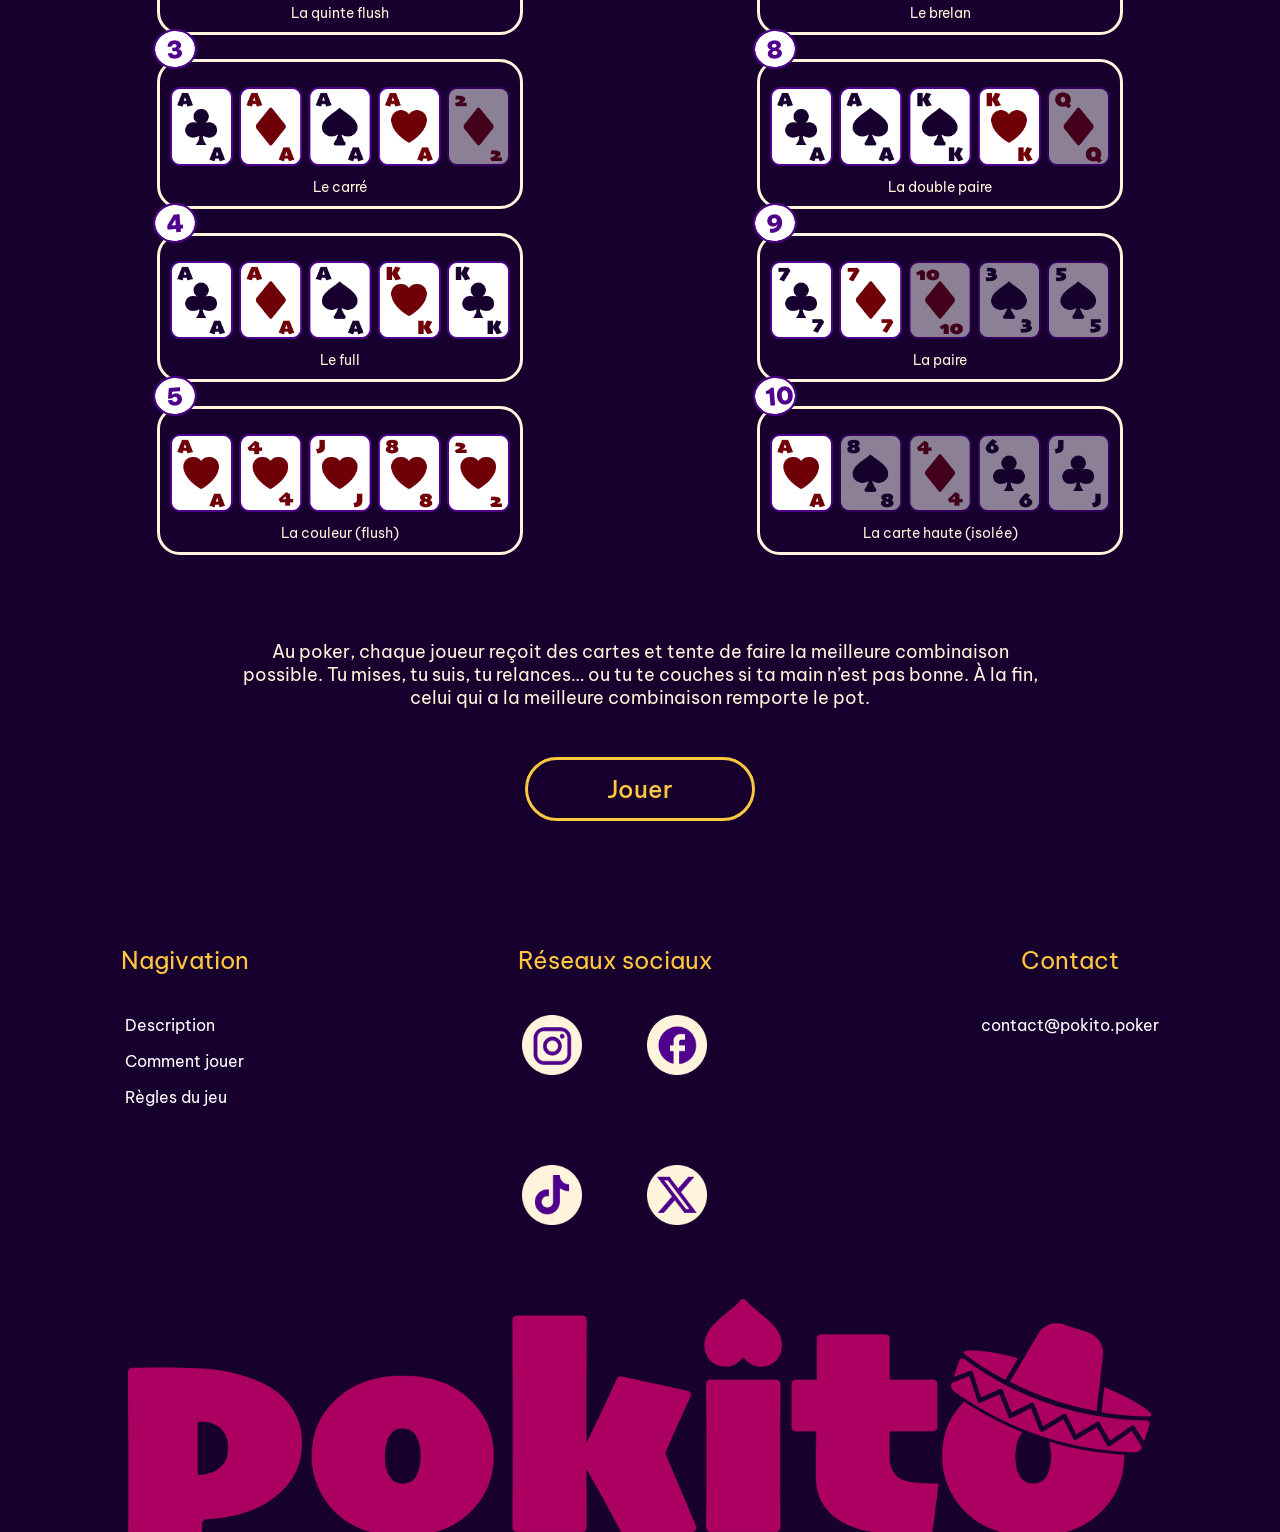
==== commit 9d5285de: "v46" ====
--- a/website/index.html
+++ b/website/index.html
@@ -28,7 +28,7 @@
 
         <div class="ds">
           <div class="description">
-            <p>Poker en ligne Mexicain v45</p>
+            <p>Poker en ligne Mexicain v46</p>
           </div>
           <div class="slogan">
             <p>
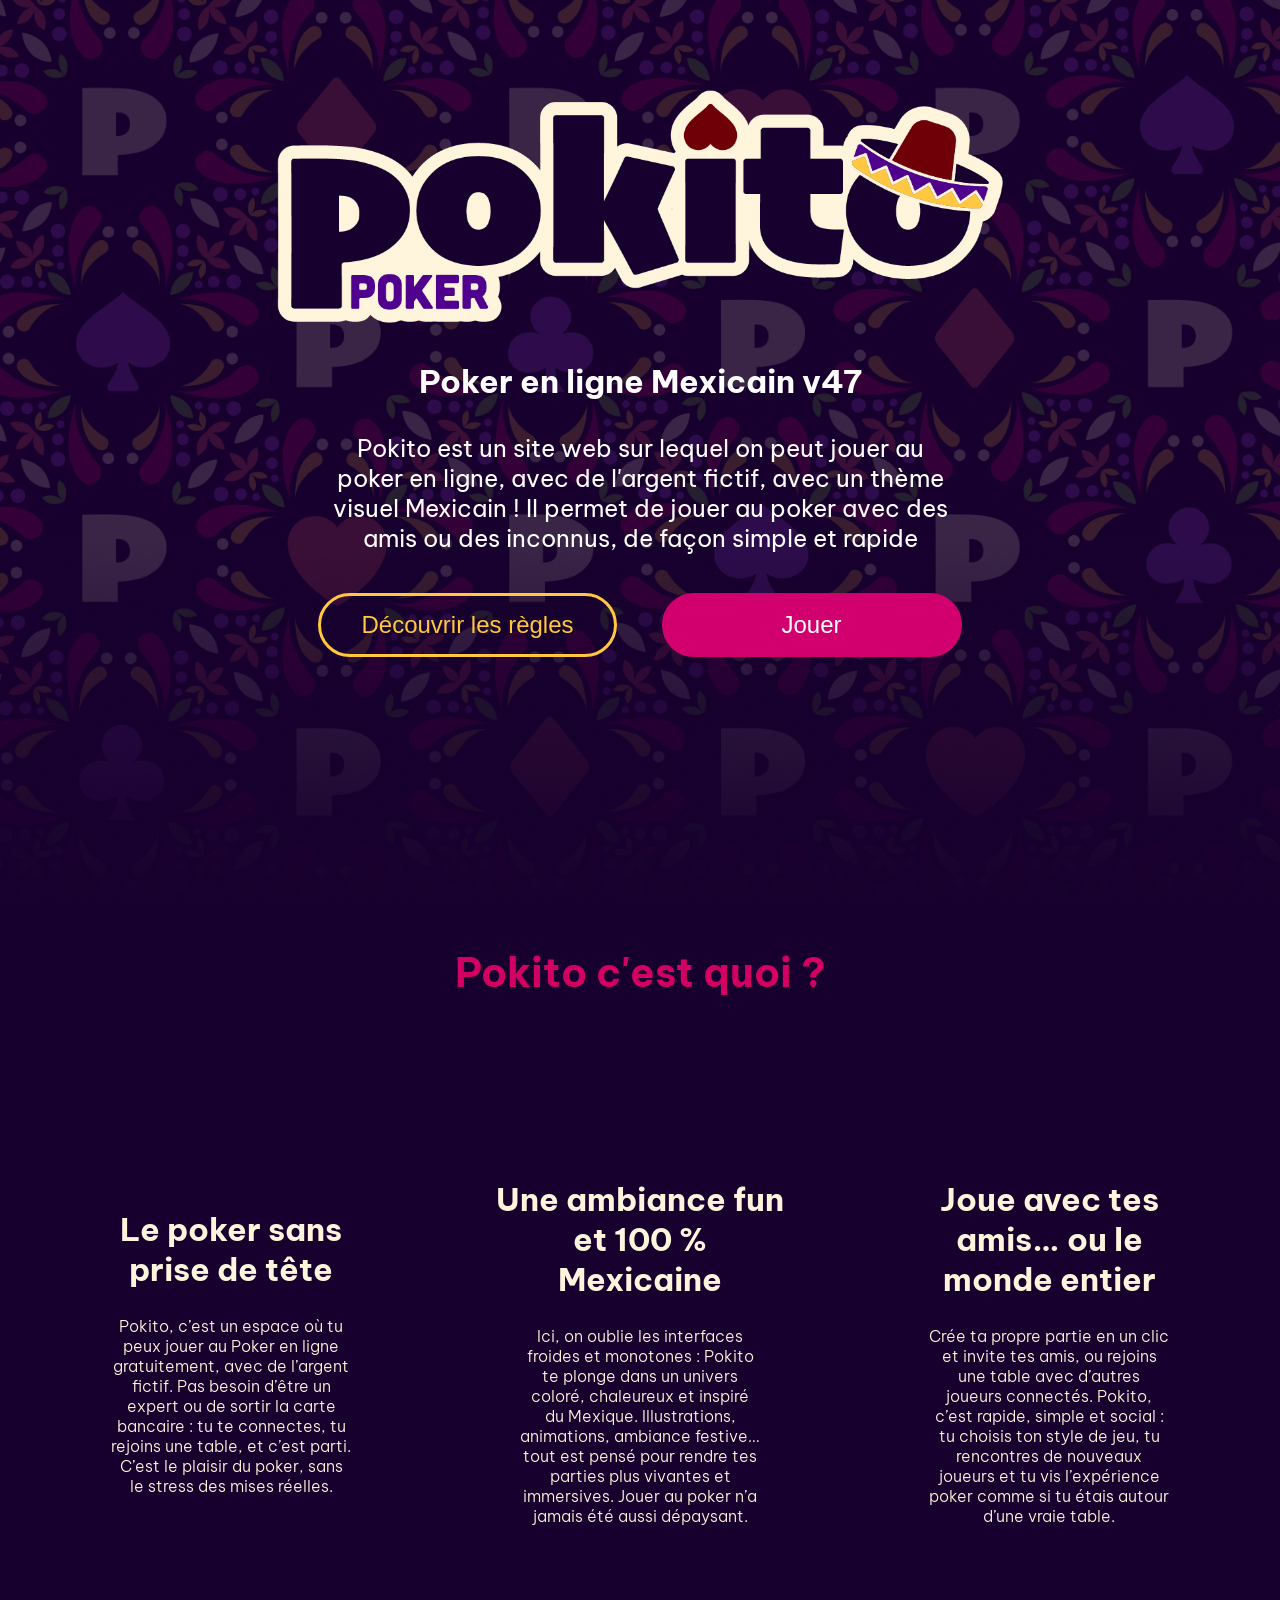
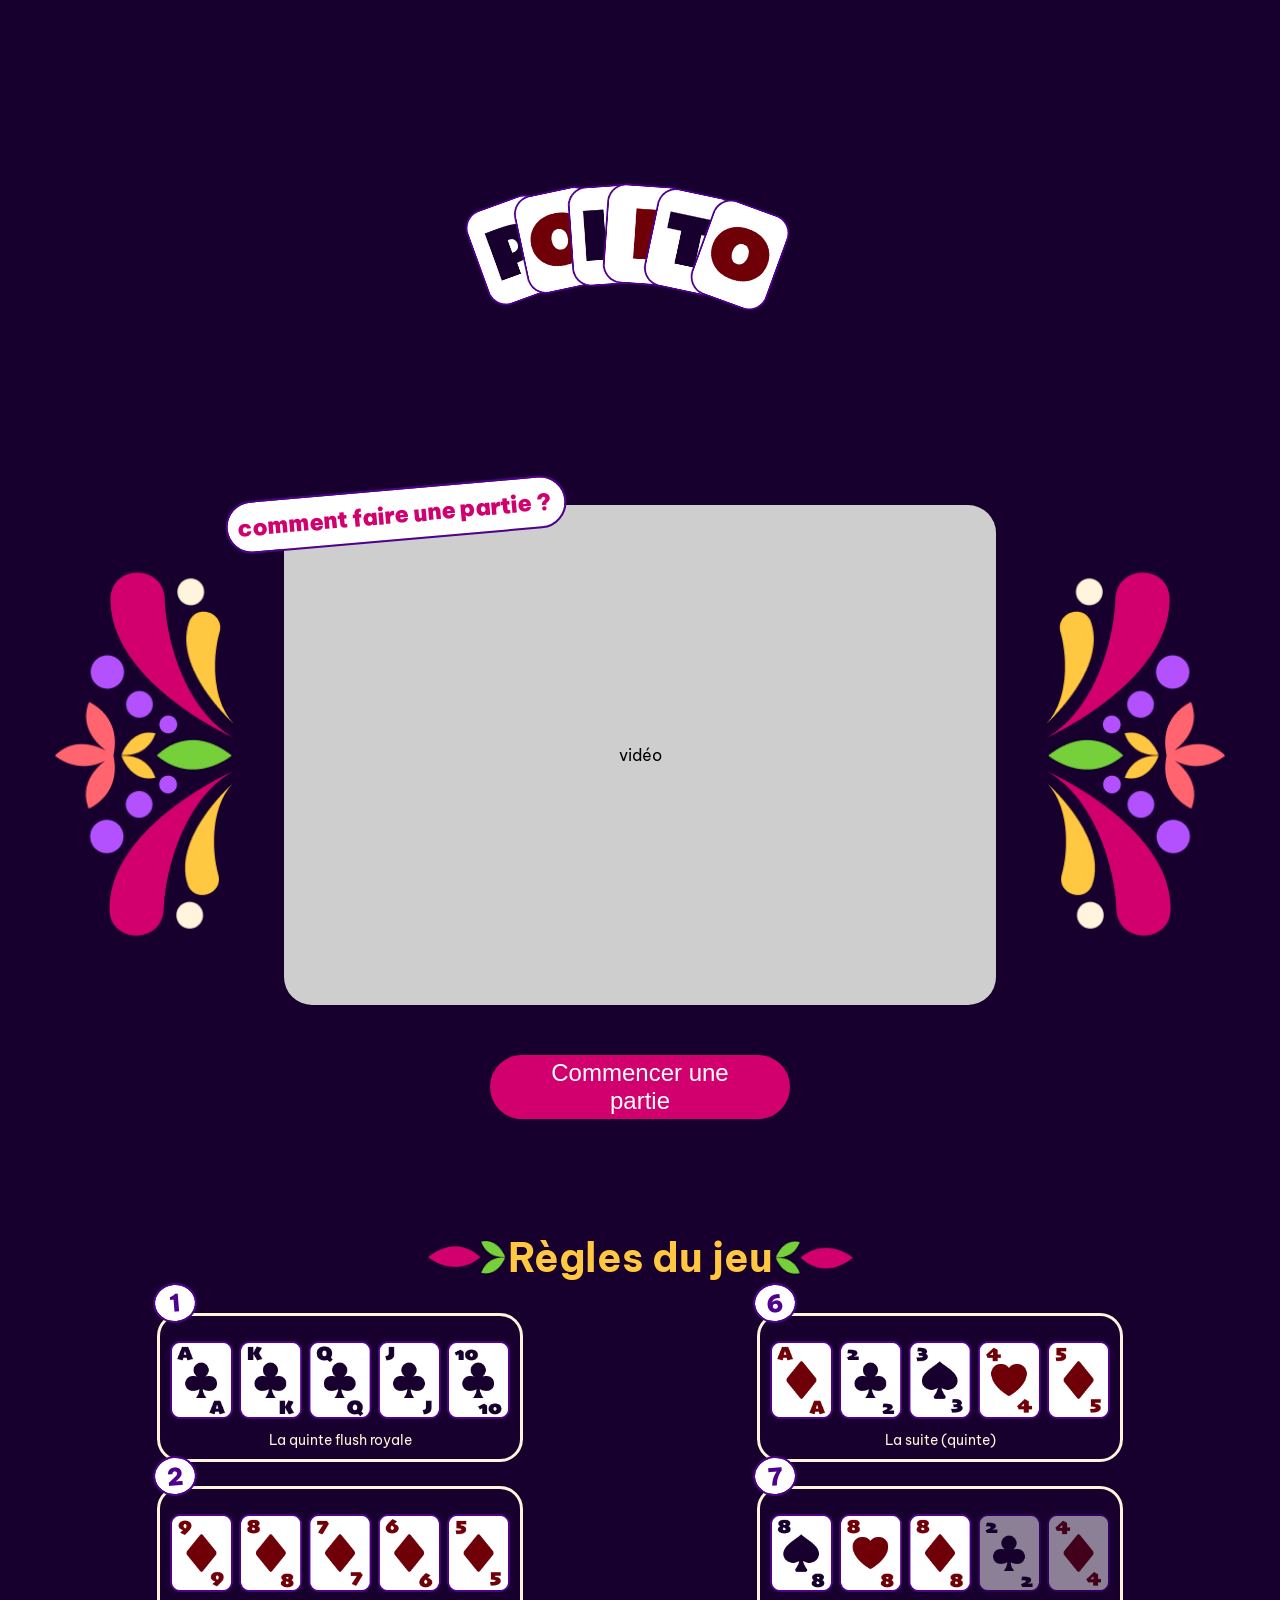
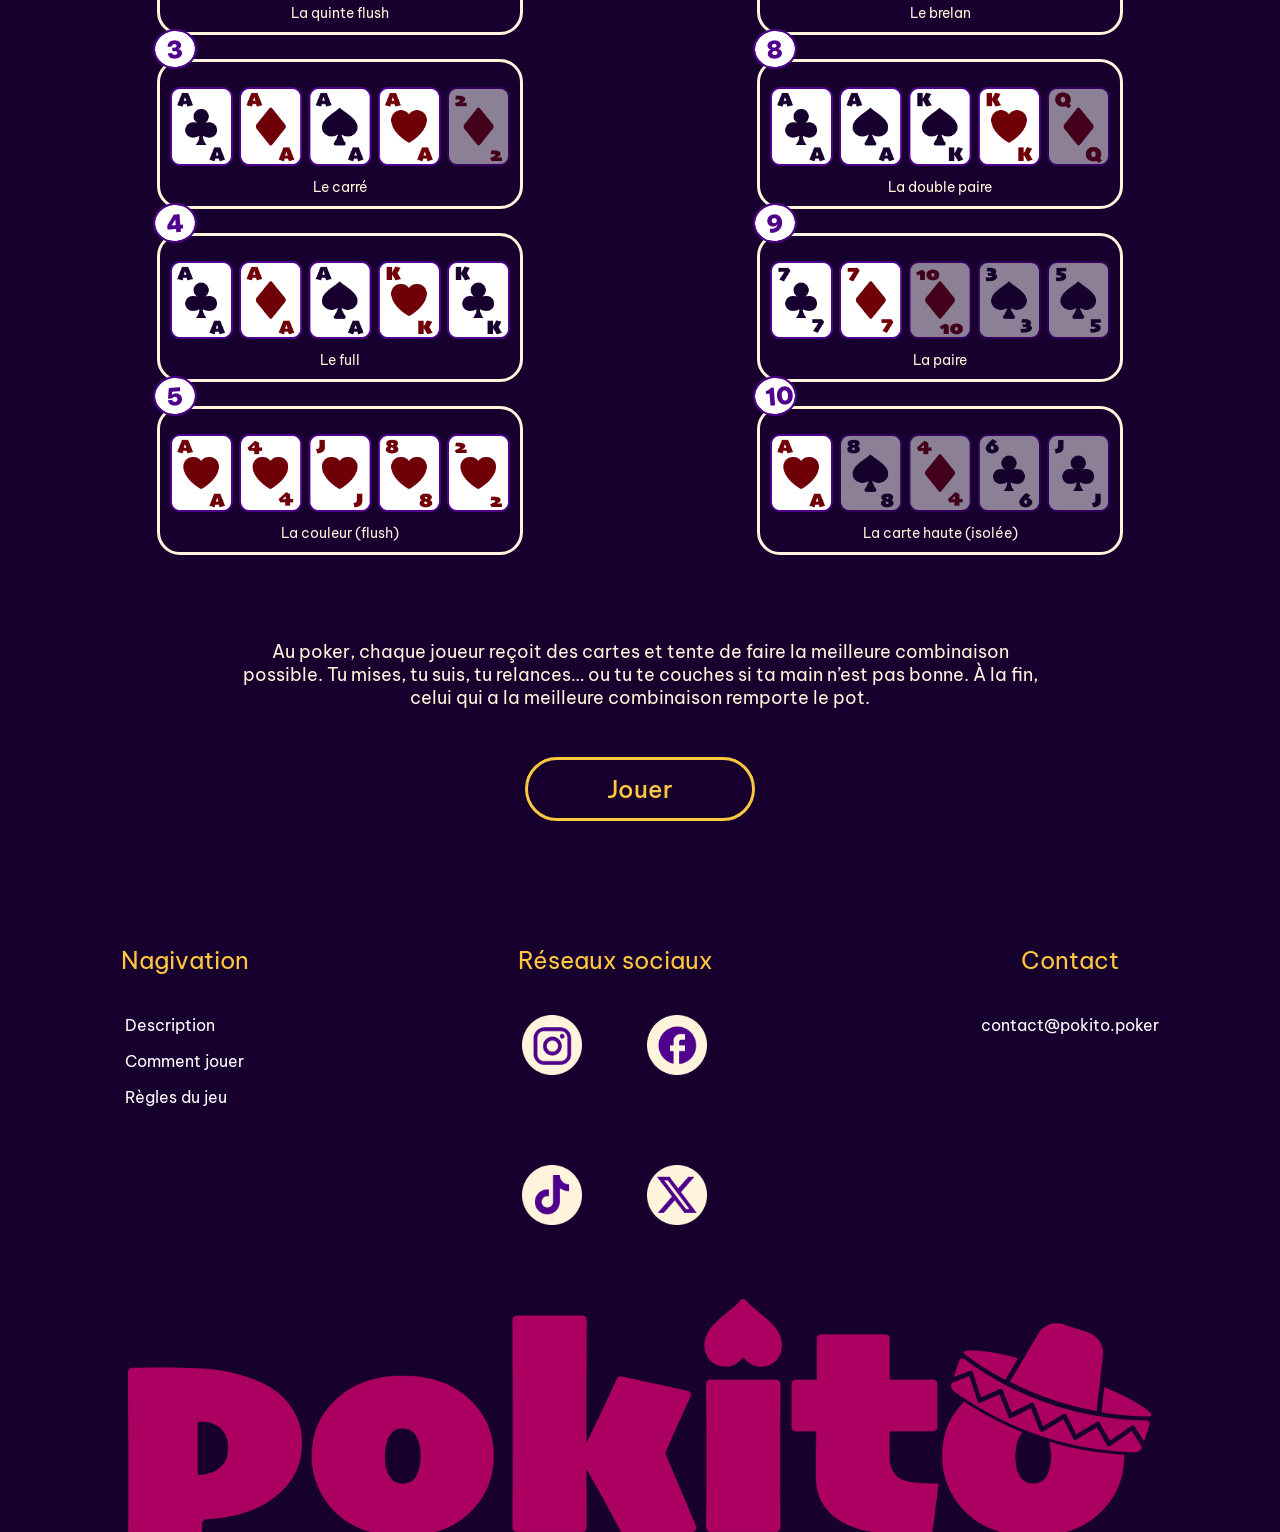
==== commit 42740c11: "v47" ====
--- a/website/index.html
+++ b/website/index.html
@@ -28,7 +28,7 @@
 
         <div class="ds">
           <div class="description">
-            <p>Poker en ligne Mexicain v46</p>
+            <p>Poker en ligne Mexicain v47</p>
           </div>
           <div class="slogan">
             <p>
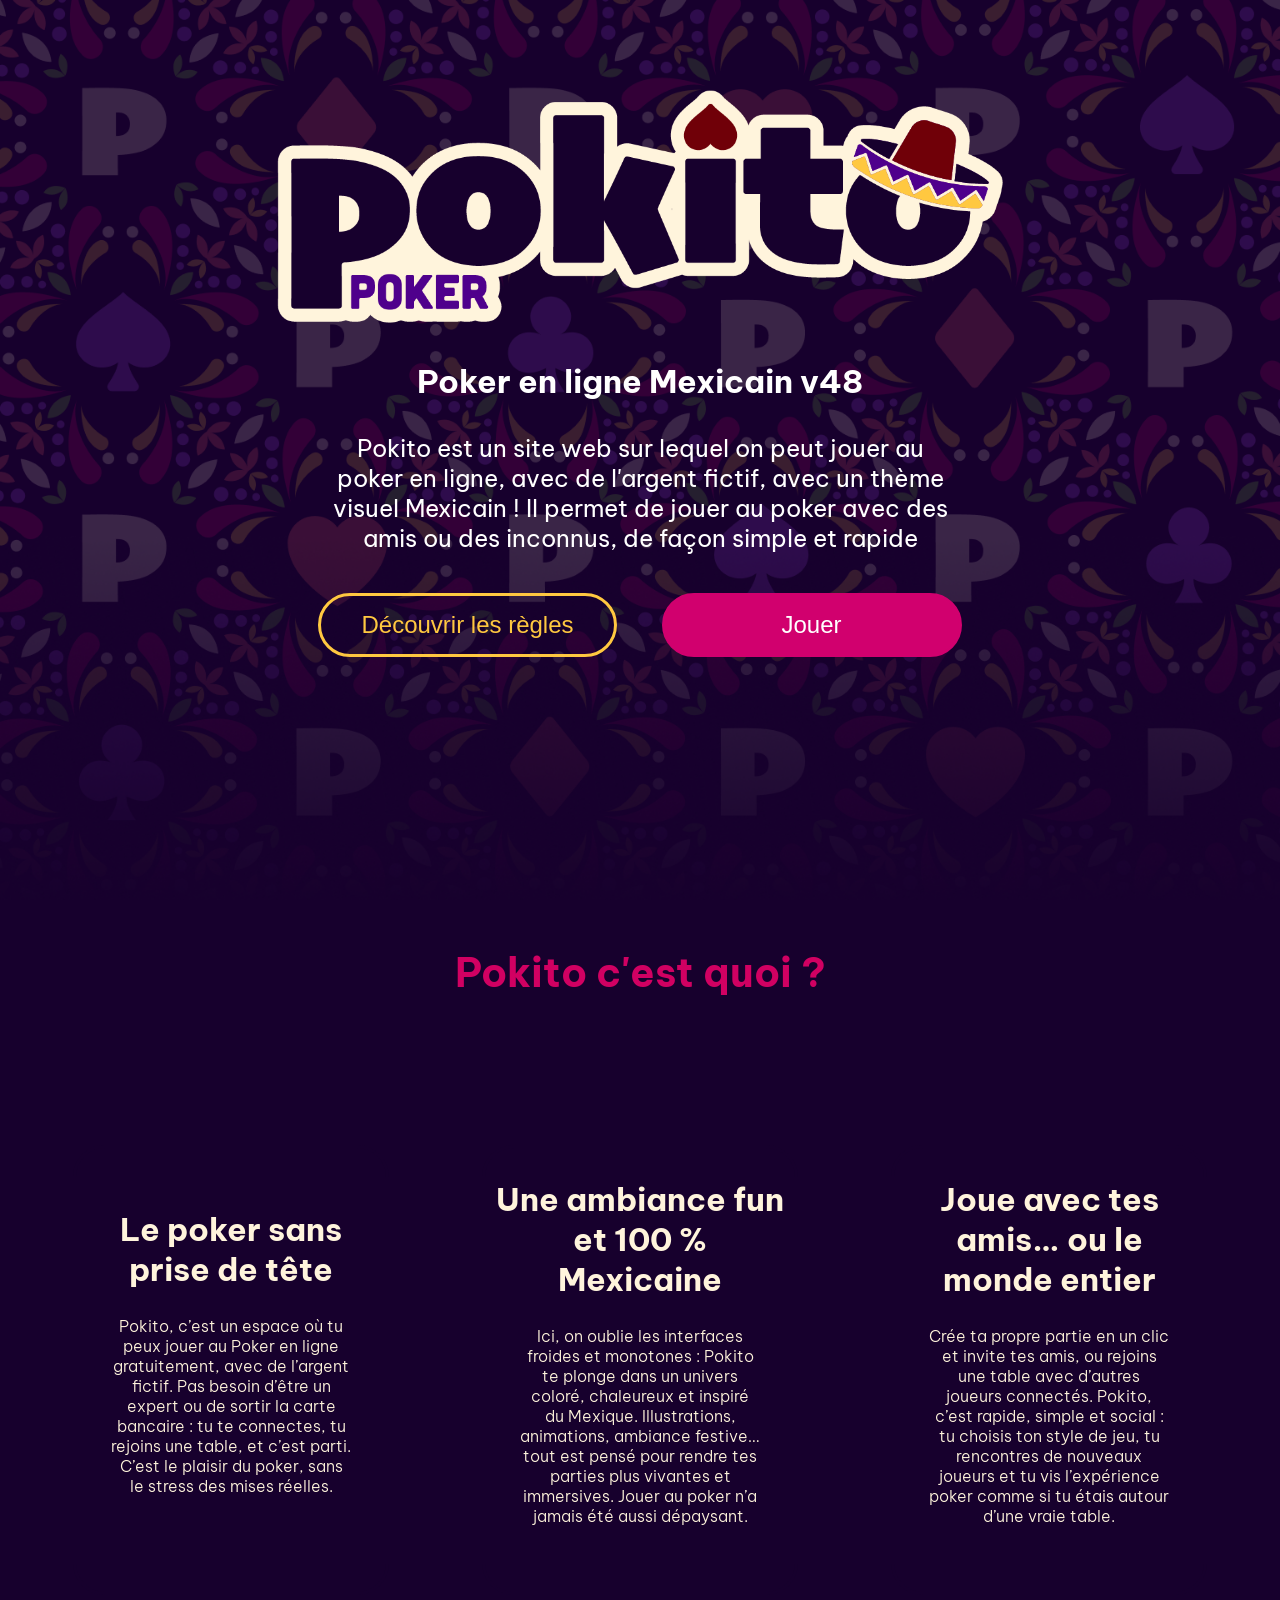
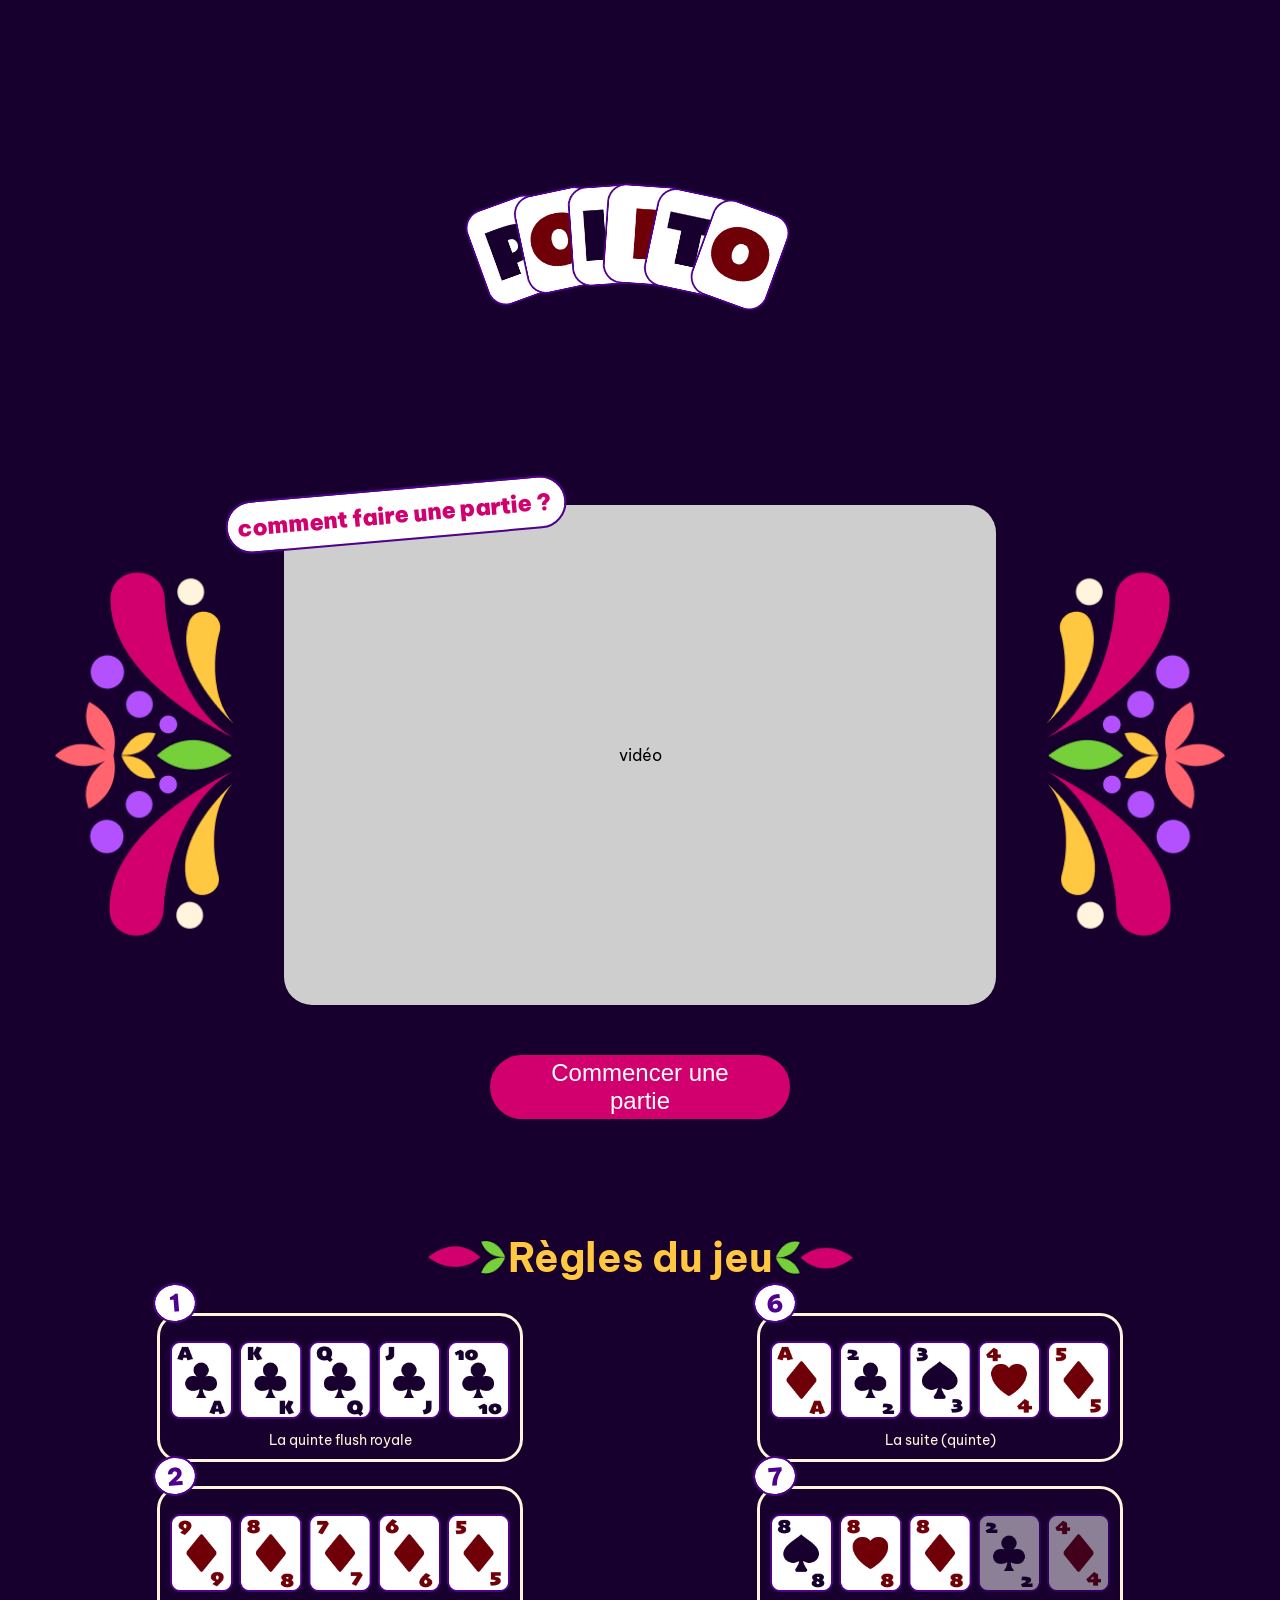
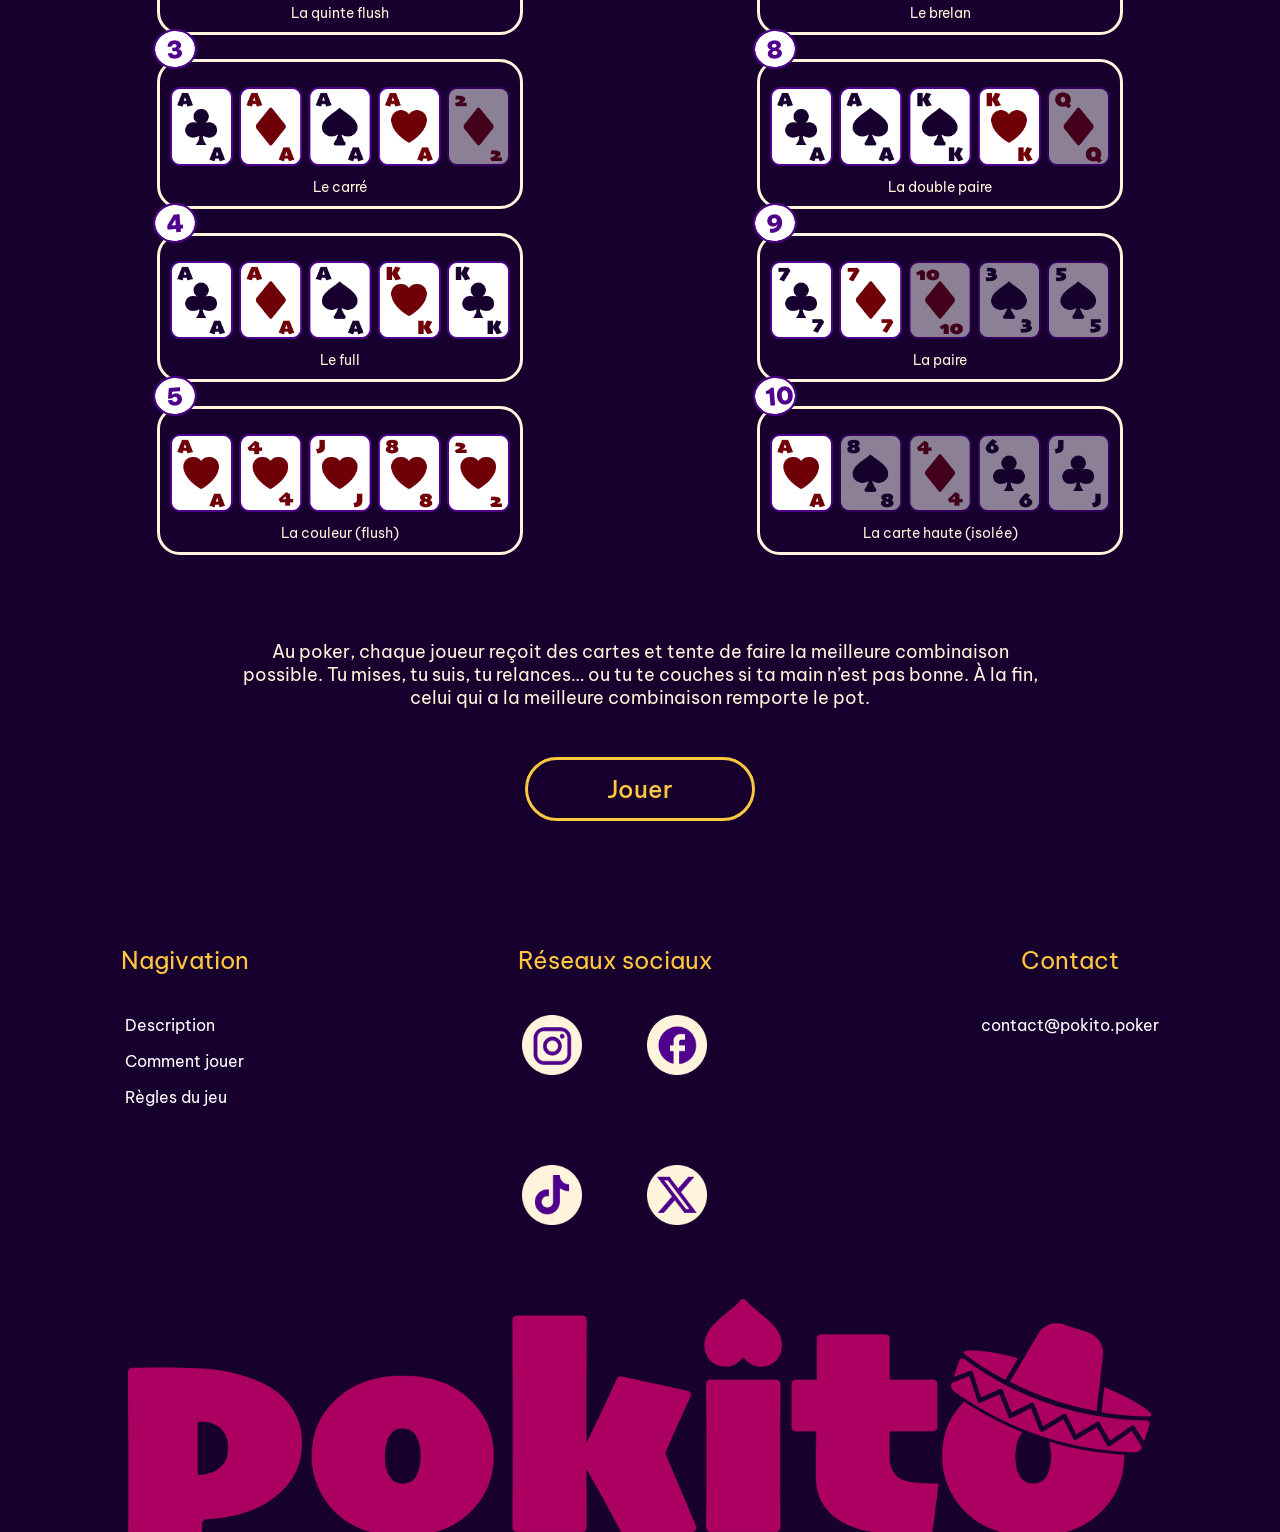
==== commit a65d8d59: "v48" ====
--- a/website/index.html
+++ b/website/index.html
@@ -28,7 +28,7 @@
 
         <div class="ds">
           <div class="description">
-            <p>Poker en ligne Mexicain v47</p>
+            <p>Poker en ligne Mexicain v48</p>
           </div>
           <div class="slogan">
             <p>
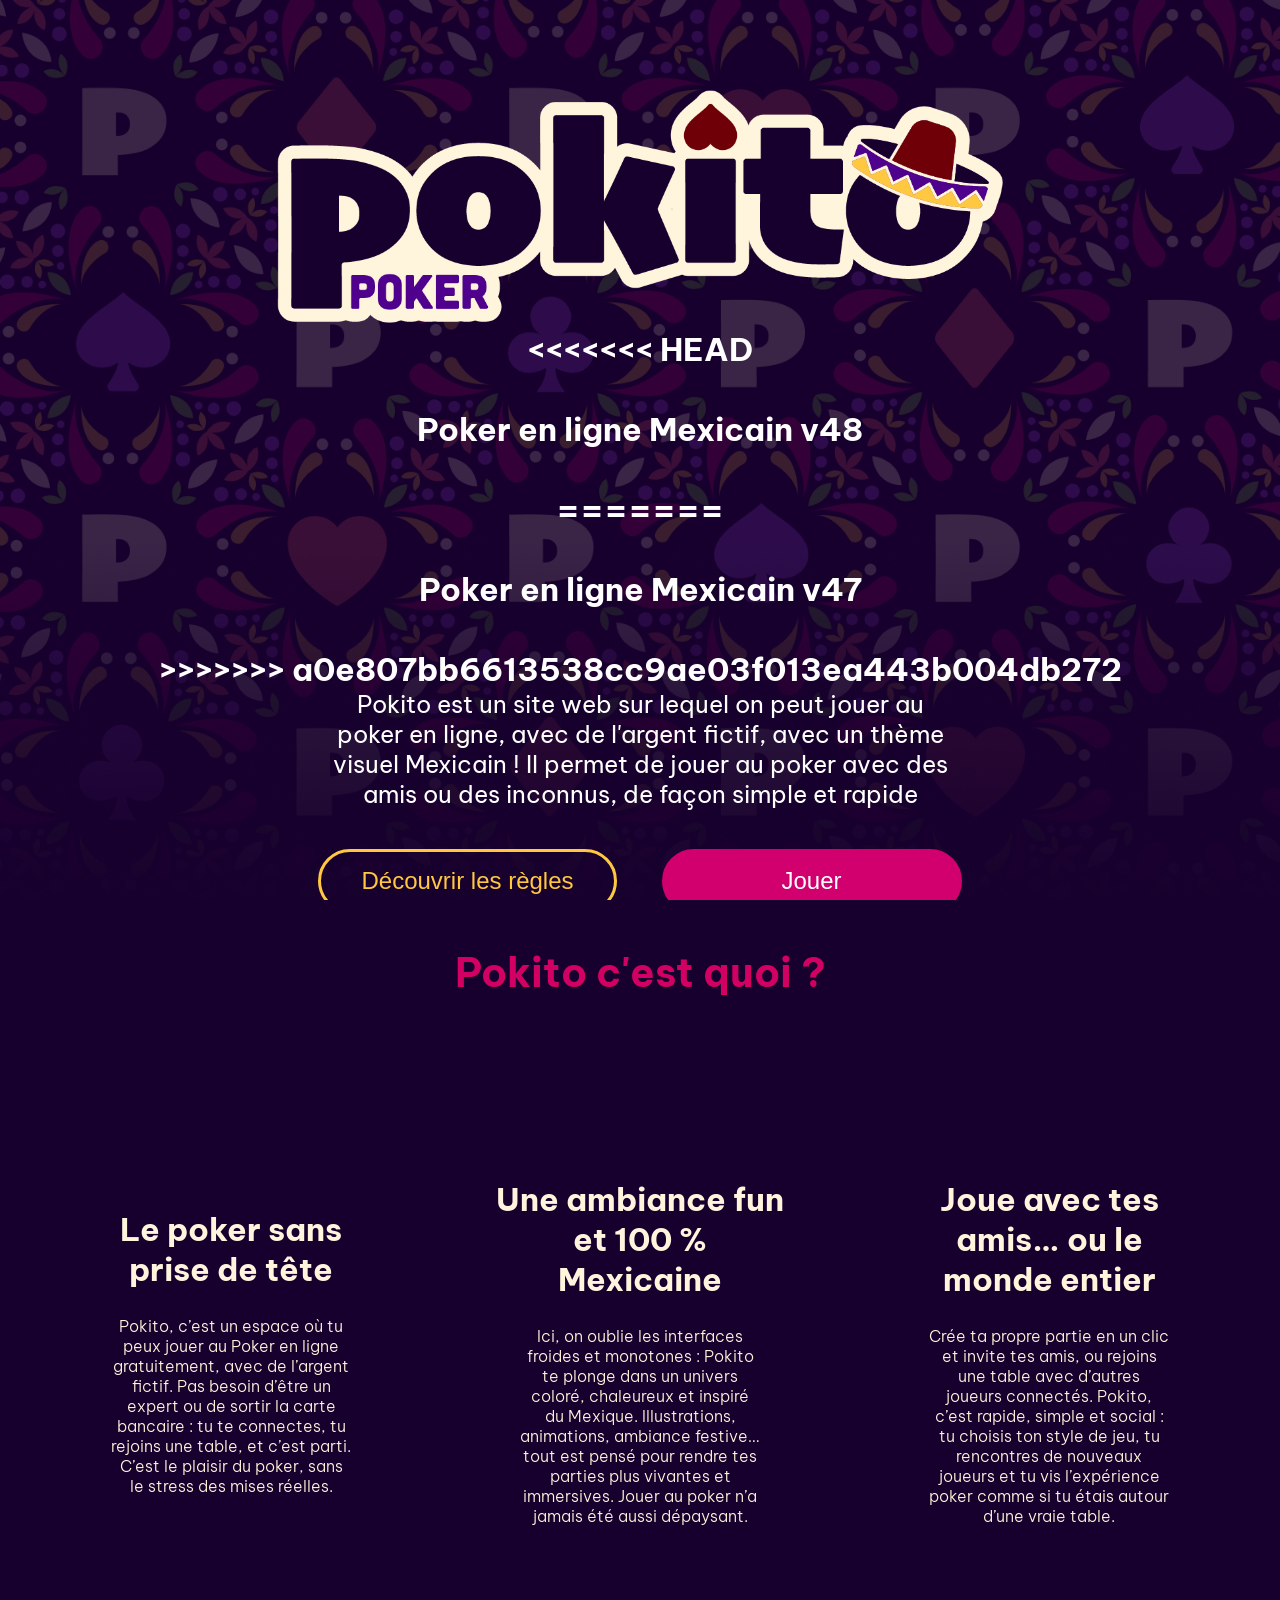
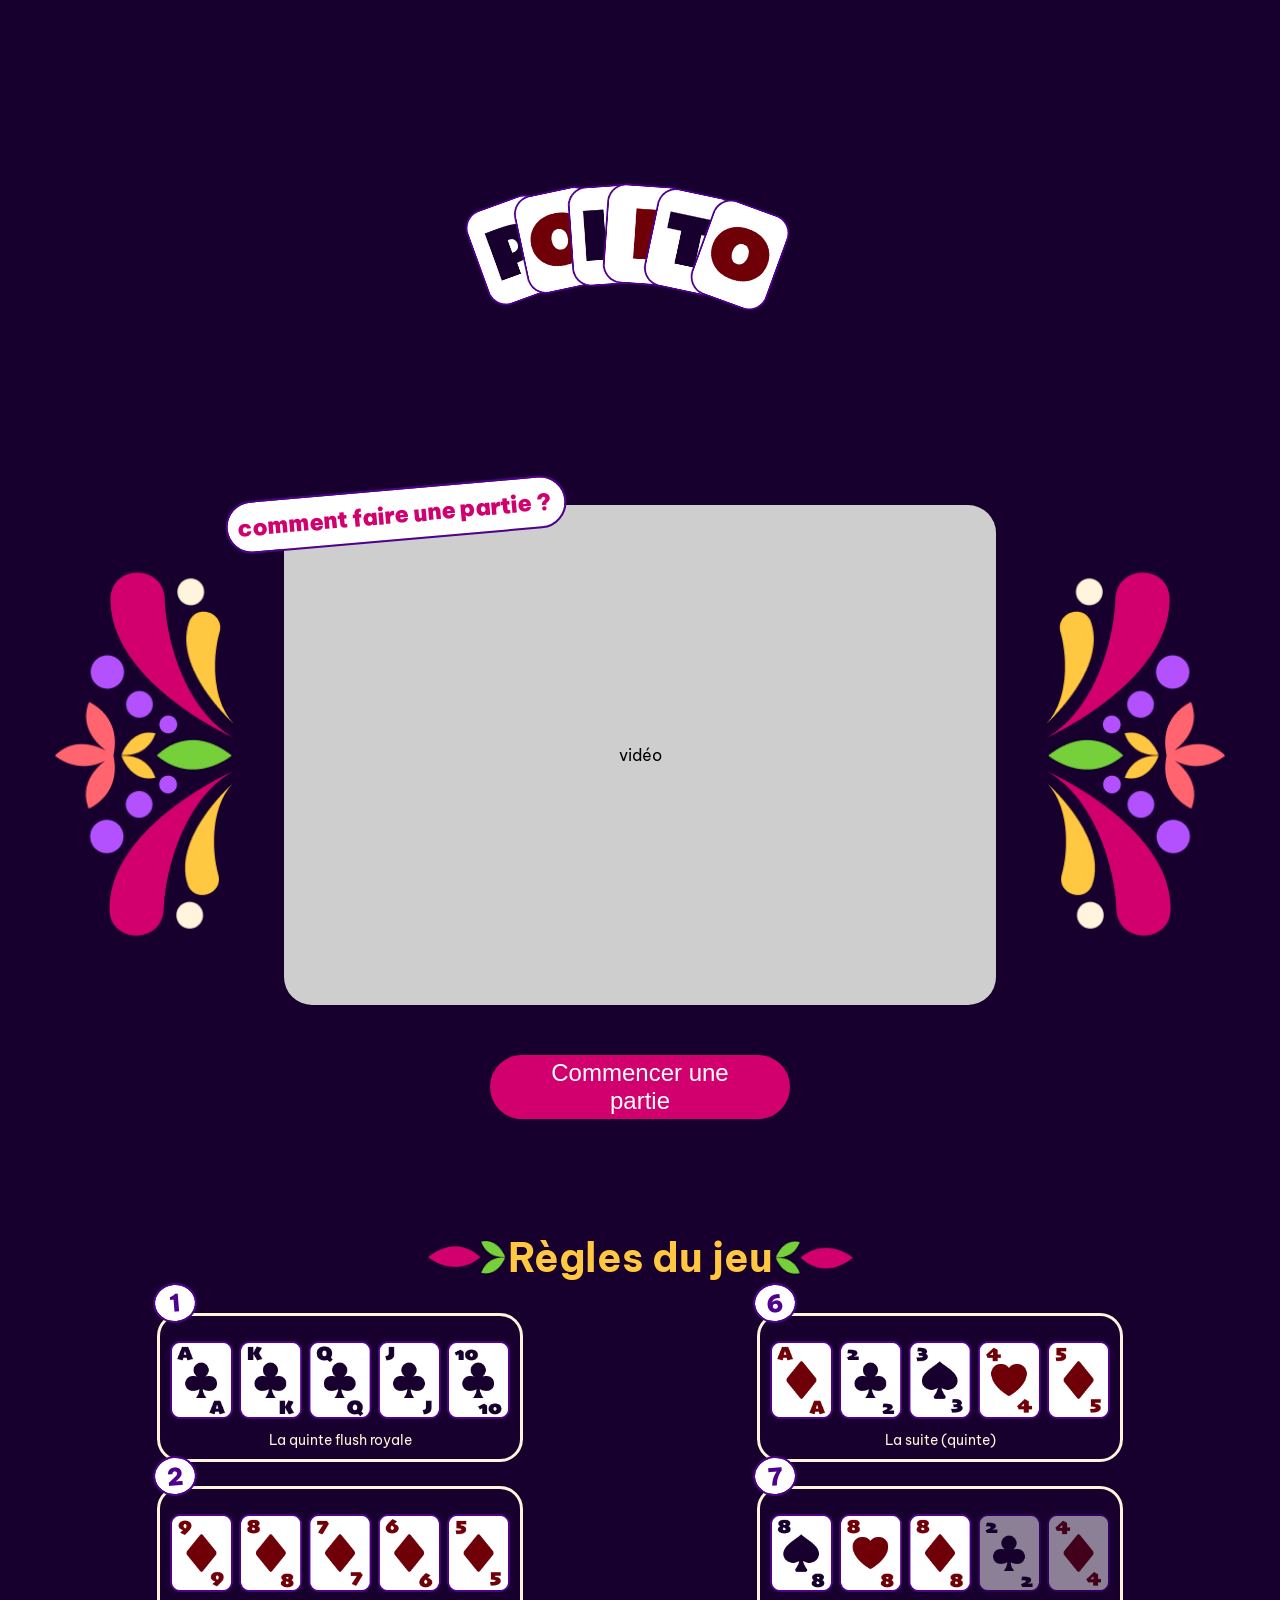
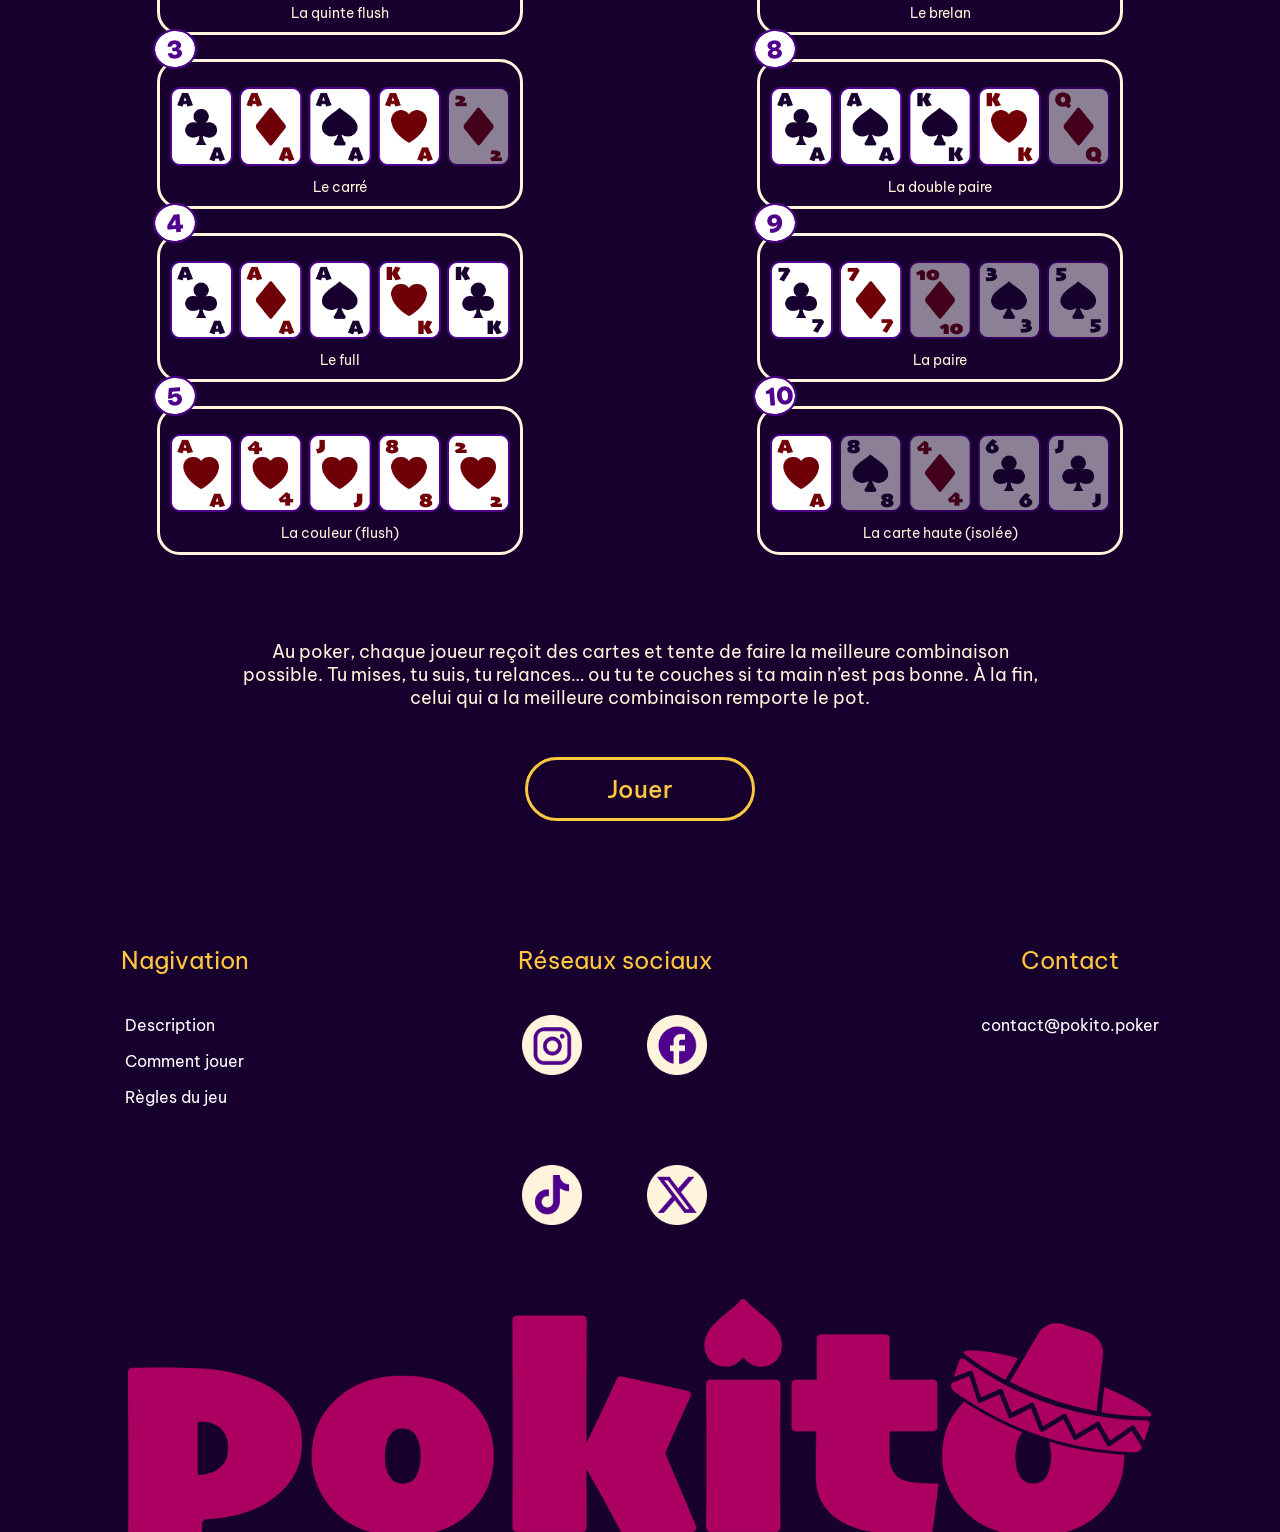
==== commit 3f426f55: "Merge branch 'main' of https://github.com/Lasreex/bloc5_pokito" ====
--- a/website/index.html
+++ b/website/index.html
@@ -28,7 +28,11 @@
 
         <div class="ds">
           <div class="description">
+<<<<<<< HEAD
             <p>Poker en ligne Mexicain v48</p>
+=======
+            <p>Poker en ligne Mexicain v47</p>
+>>>>>>> a0e807bb6613538cc9ae03f013ea443b004db272
           </div>
           <div class="slogan">
             <p>
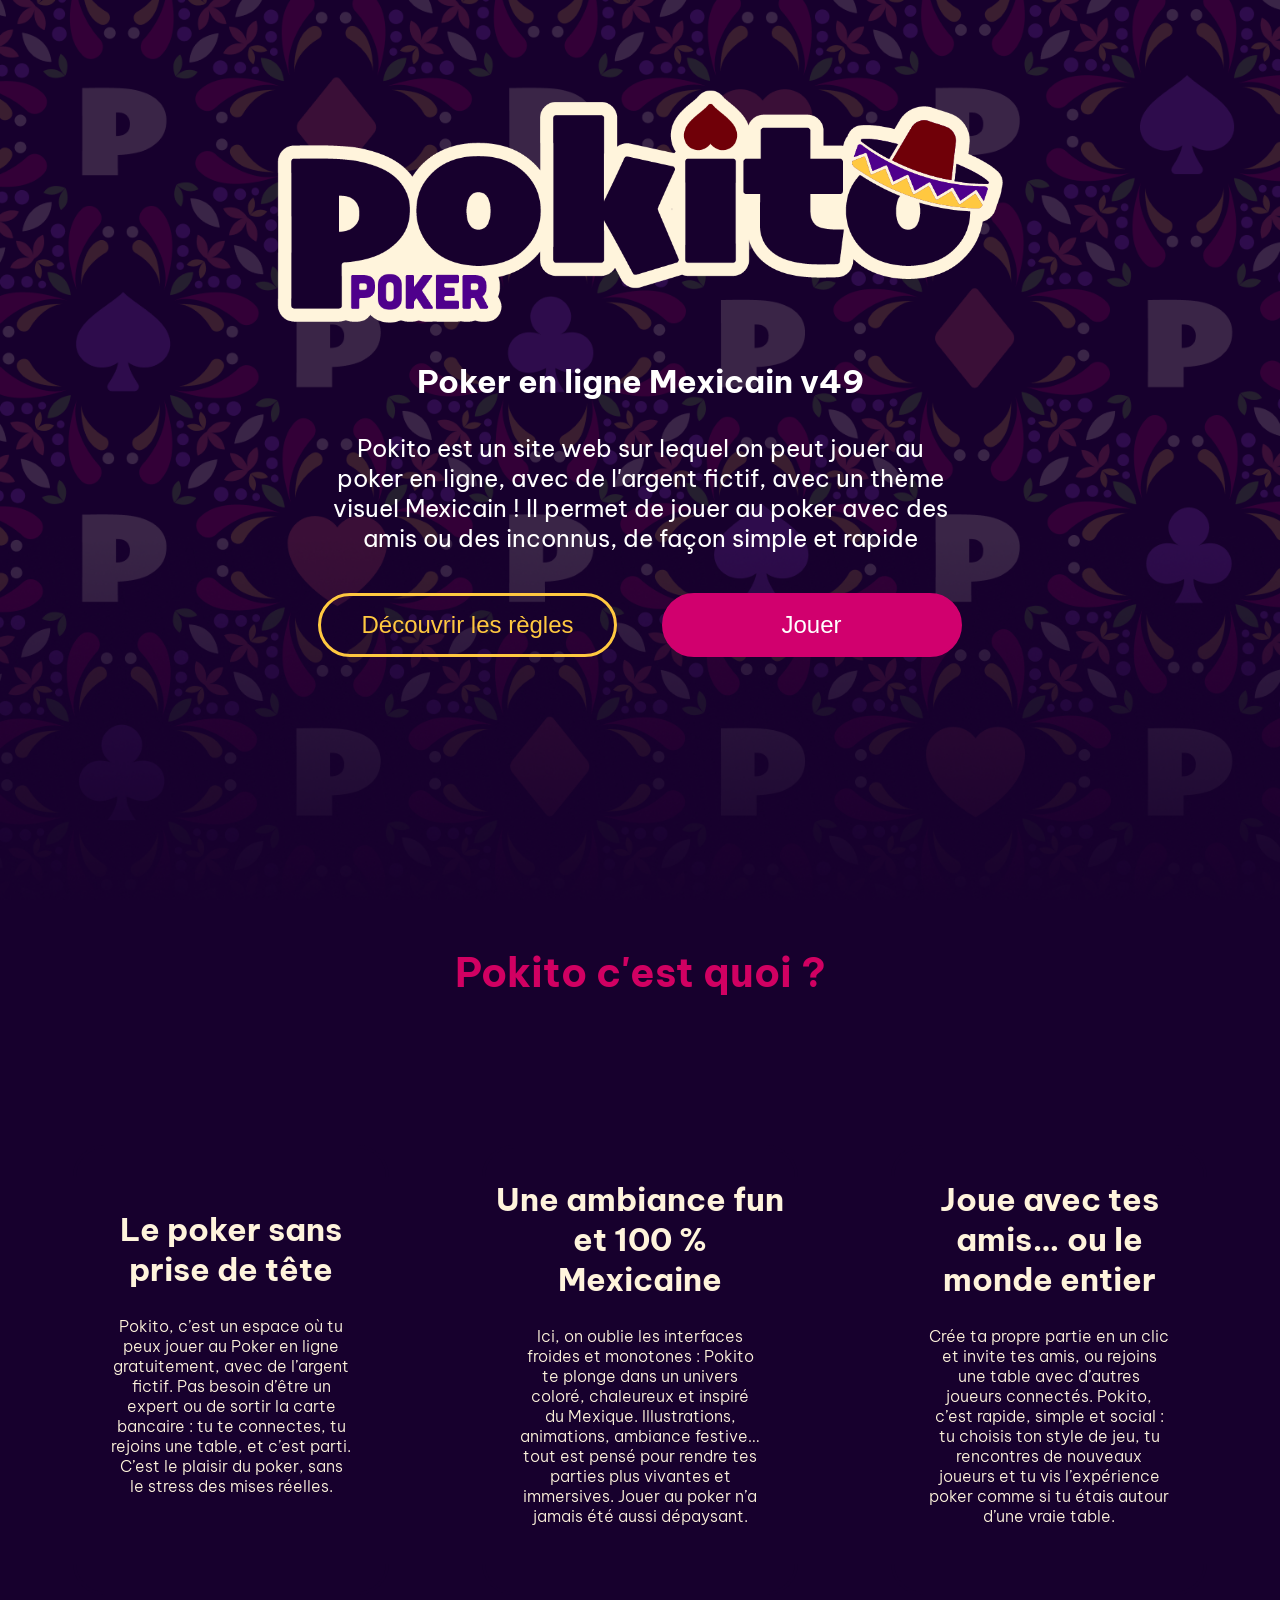
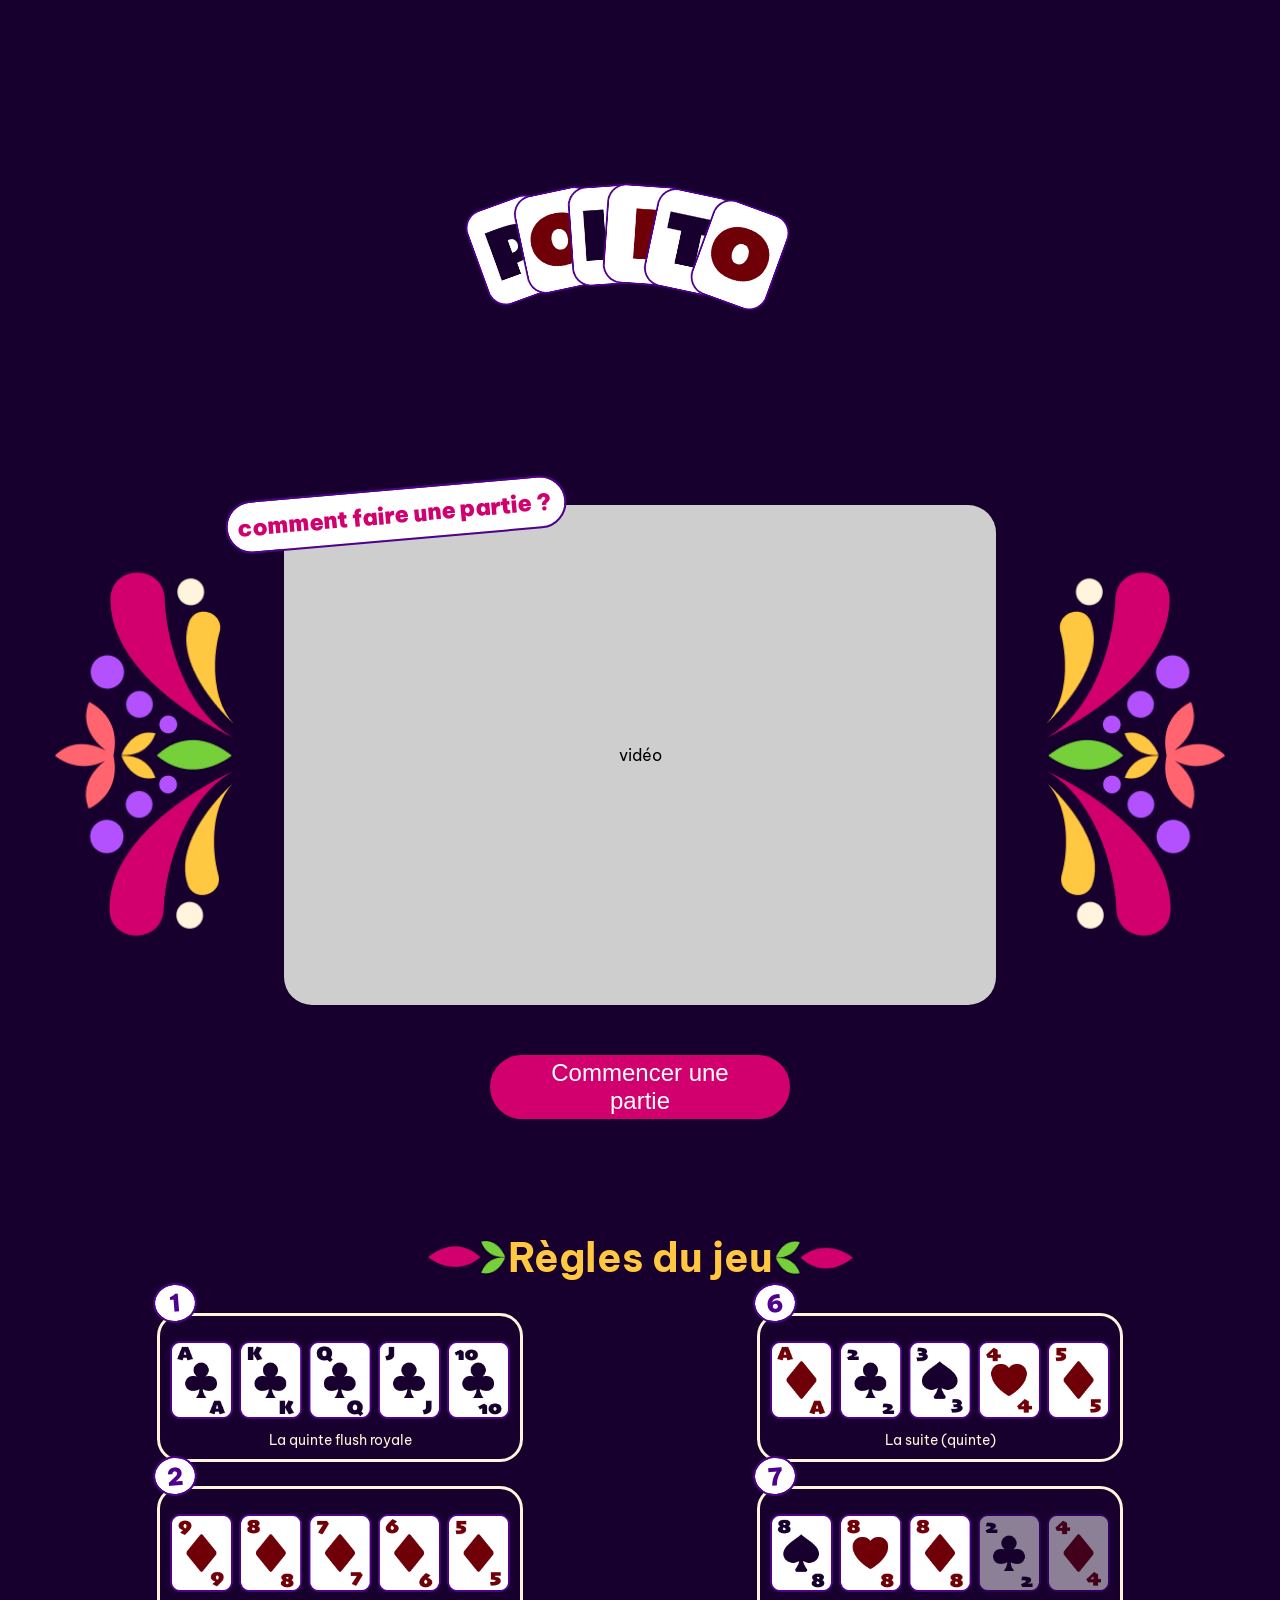
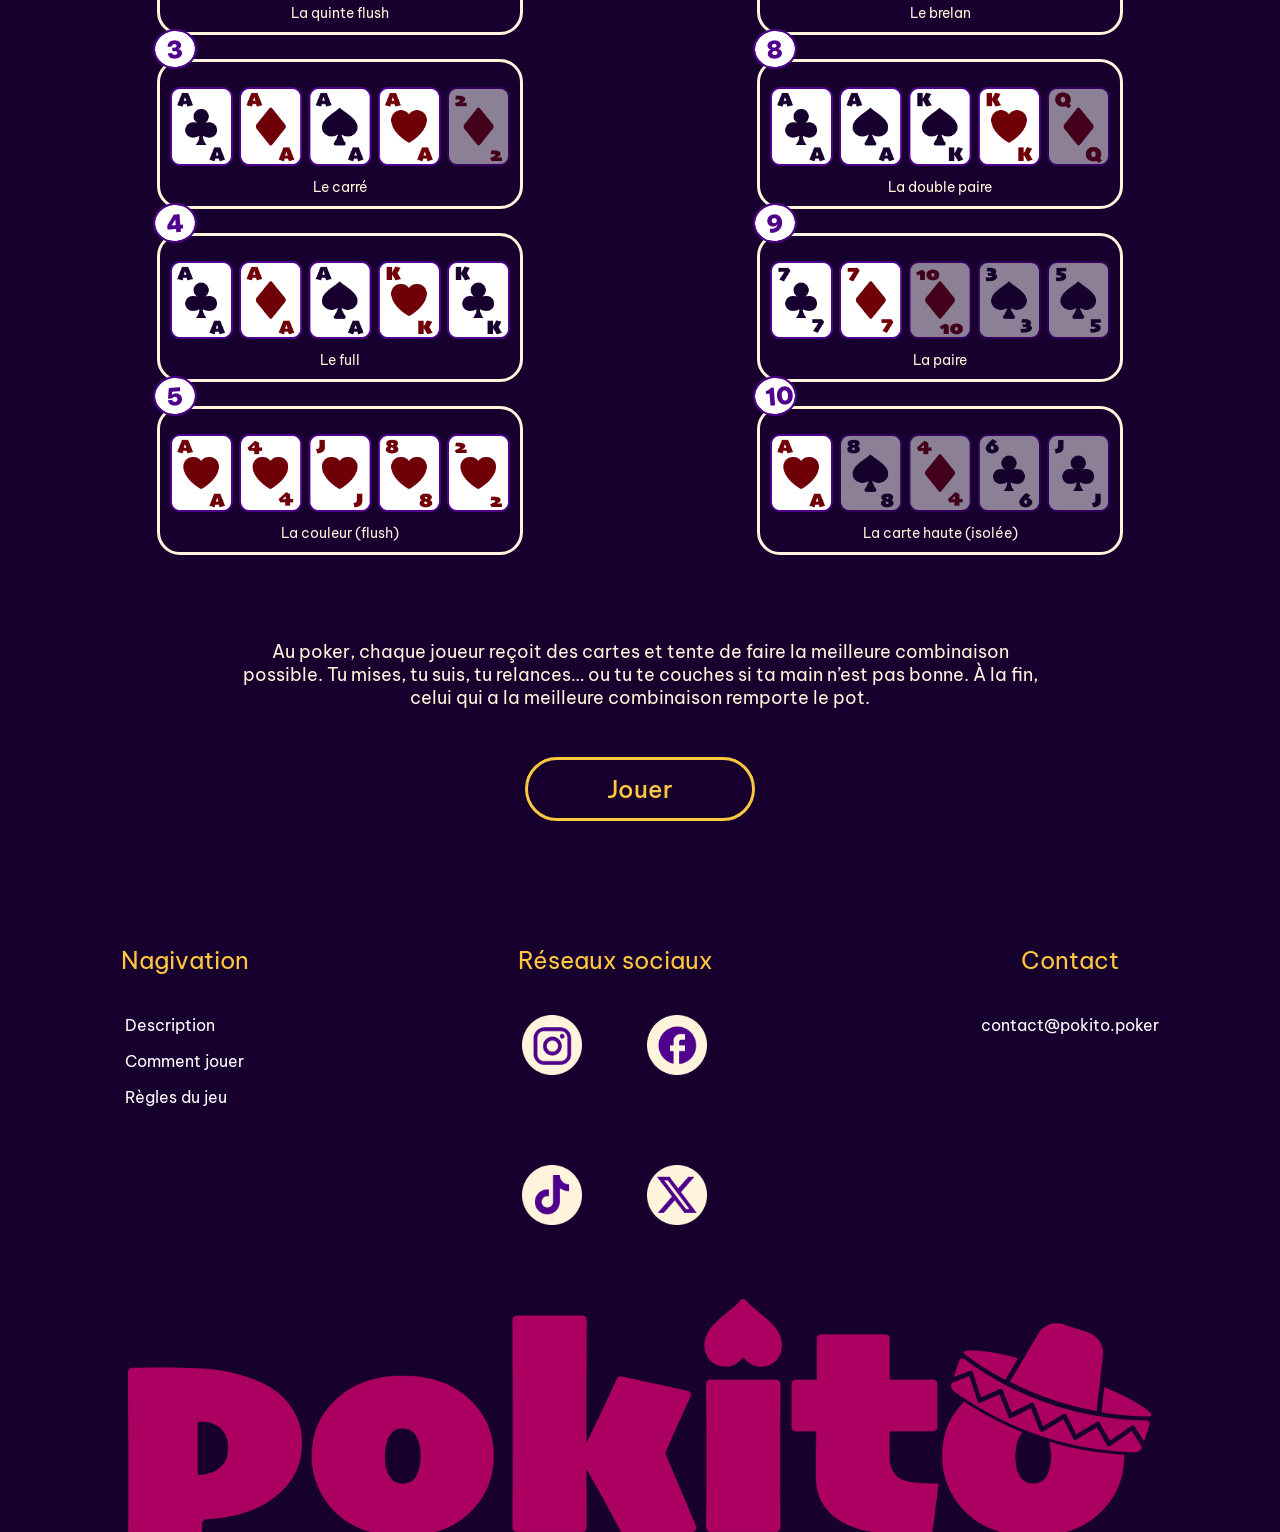
==== commit f8ca1e6c: "v49" ====
--- a/website/index.html
+++ b/website/index.html
@@ -28,11 +28,7 @@
 
         <div class="ds">
           <div class="description">
-<<<<<<< HEAD
-            <p>Poker en ligne Mexicain v48</p>
-=======
-            <p>Poker en ligne Mexicain v47</p>
->>>>>>> a0e807bb6613538cc9ae03f013ea443b004db272
+            <p>Poker en ligne Mexicain v49</p>
           </div>
           <div class="slogan">
             <p>
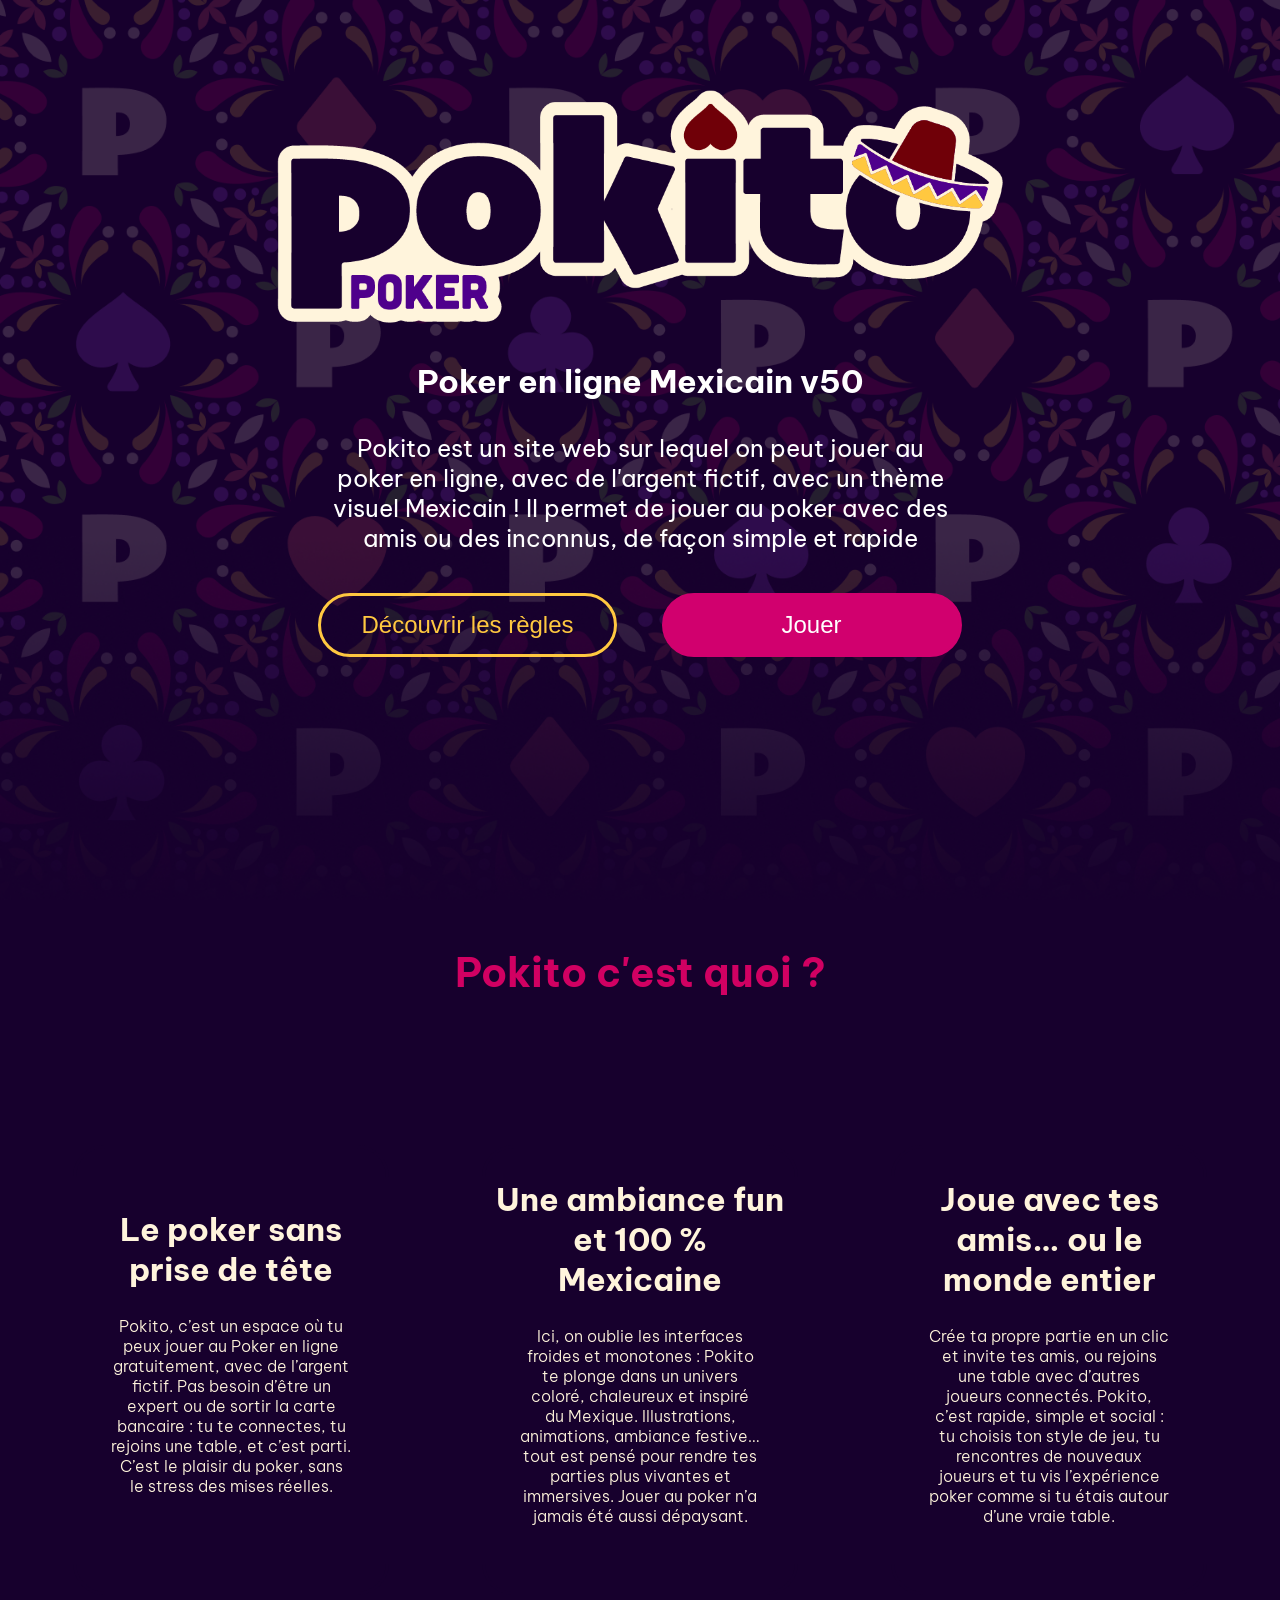
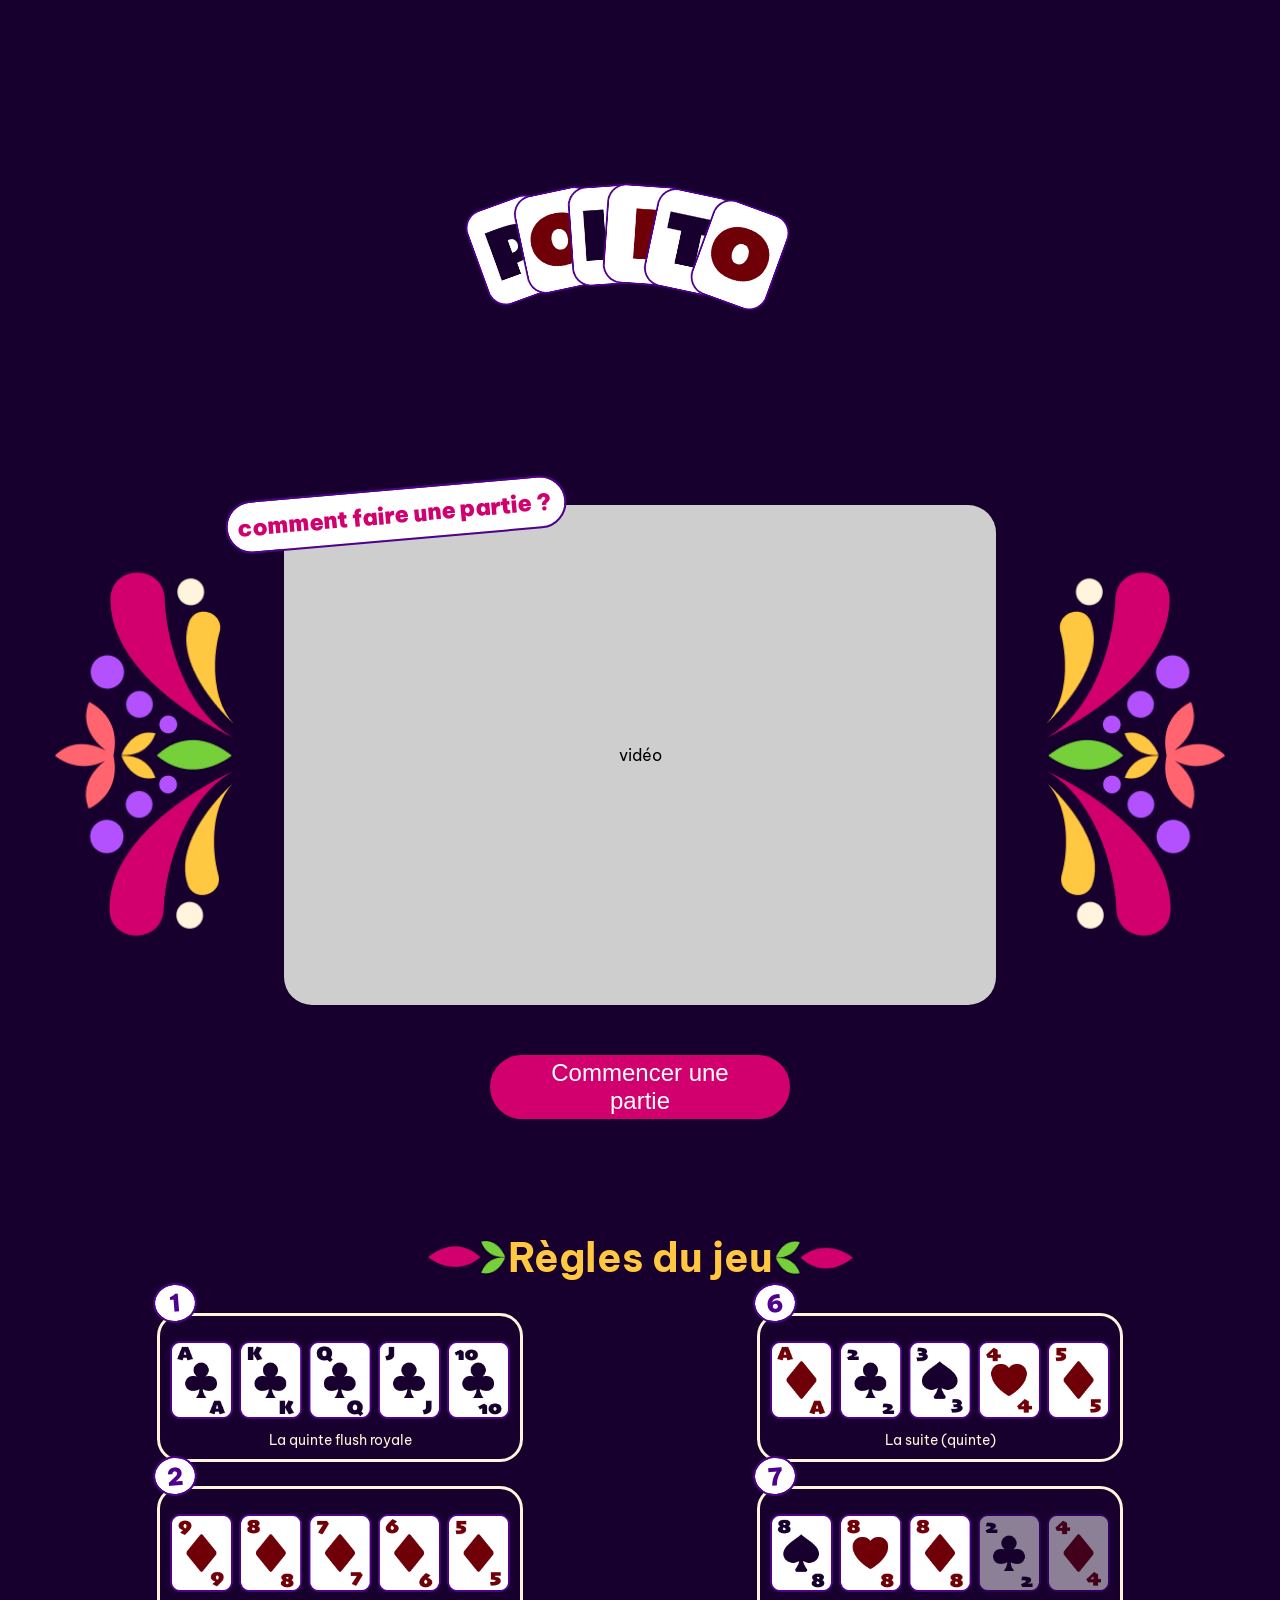
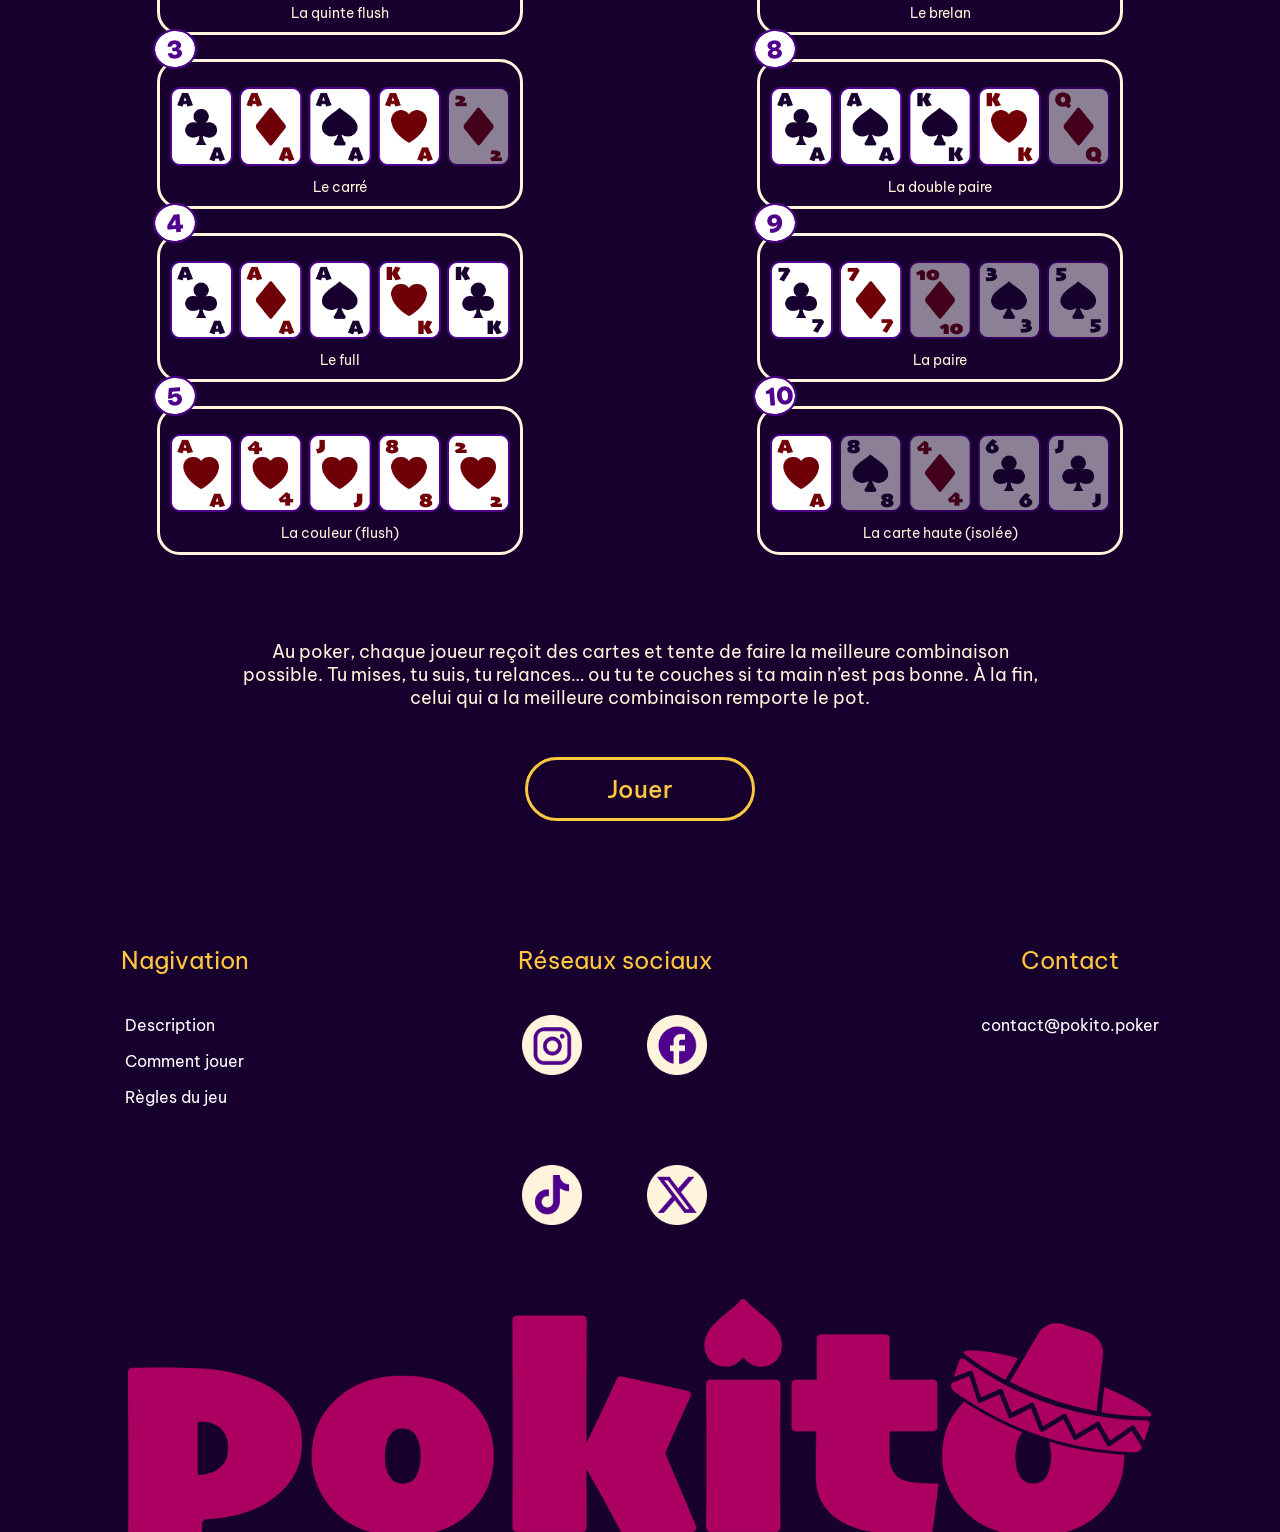
==== commit 960259f6: "v50" ====
--- a/website/index.html
+++ b/website/index.html
@@ -28,7 +28,7 @@
 
         <div class="ds">
           <div class="description">
-            <p>Poker en ligne Mexicain v49</p>
+            <p>Poker en ligne Mexicain v50</p>
           </div>
           <div class="slogan">
             <p>
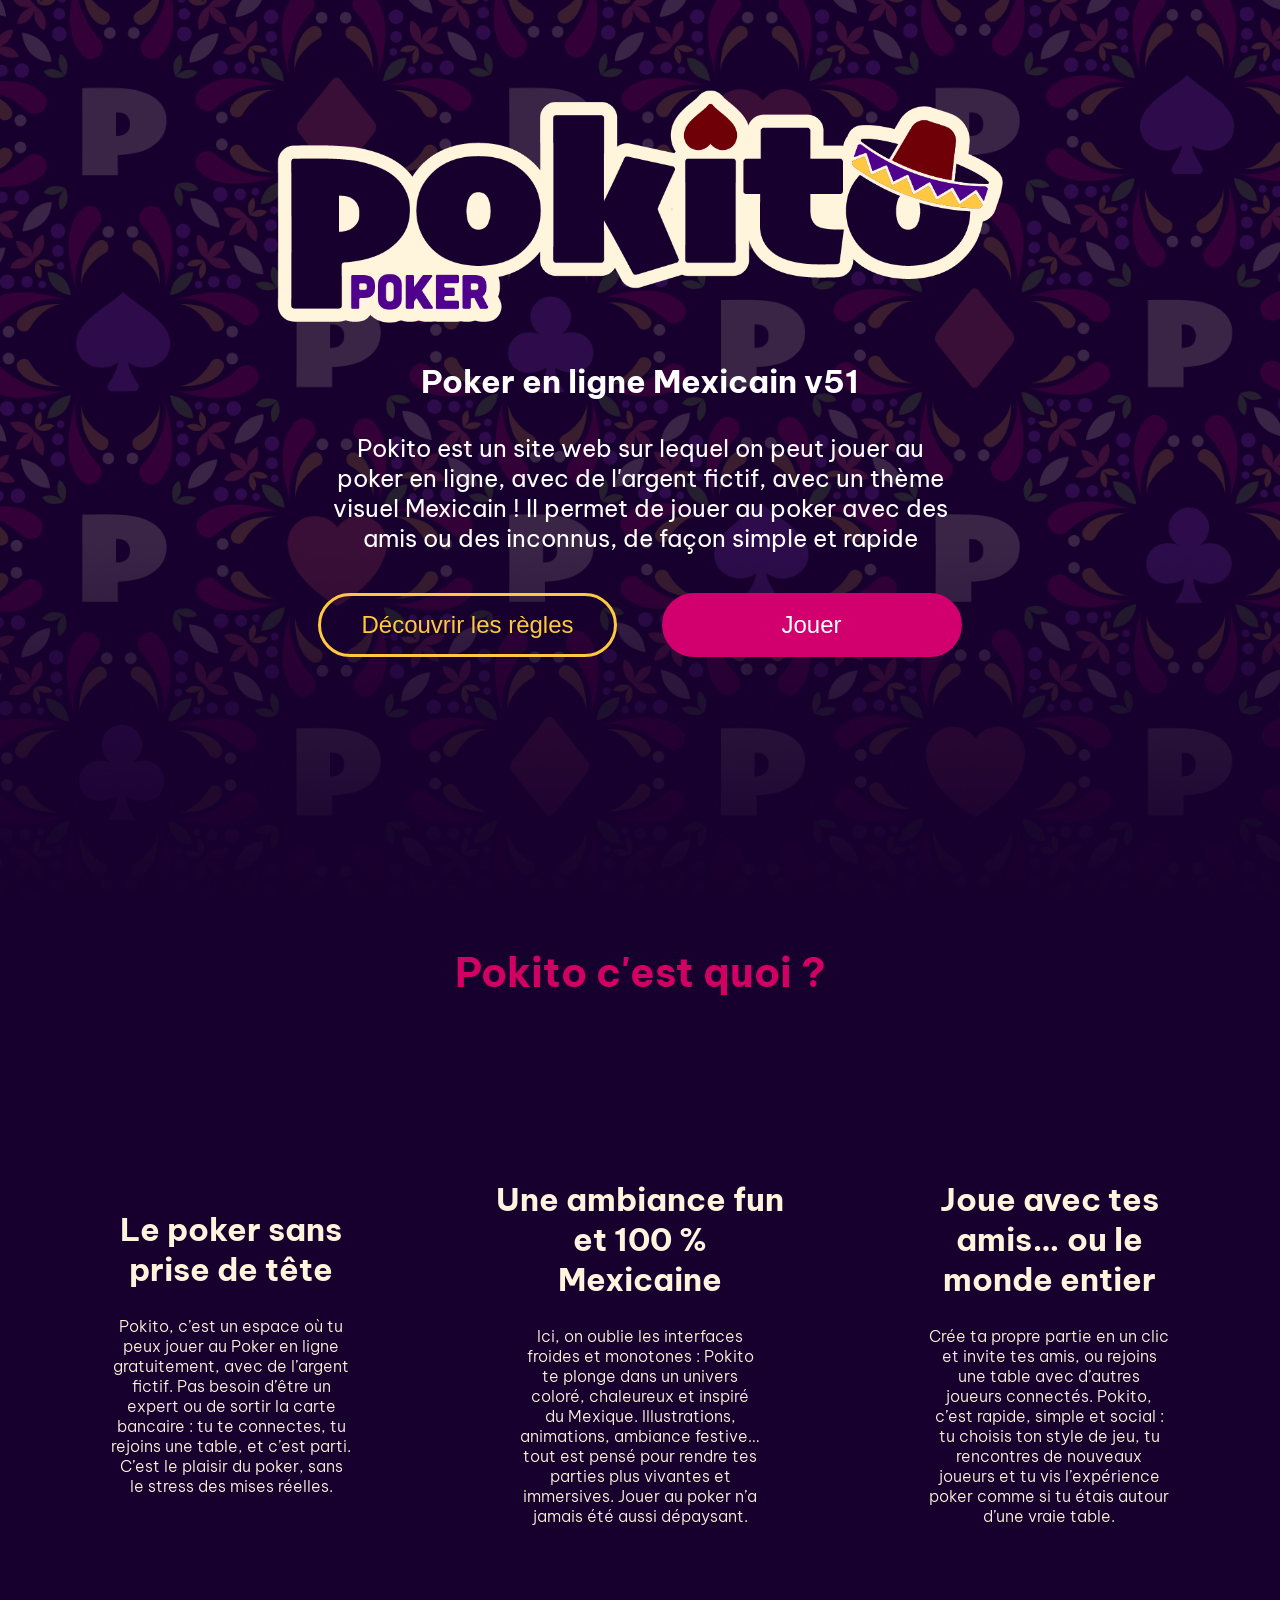
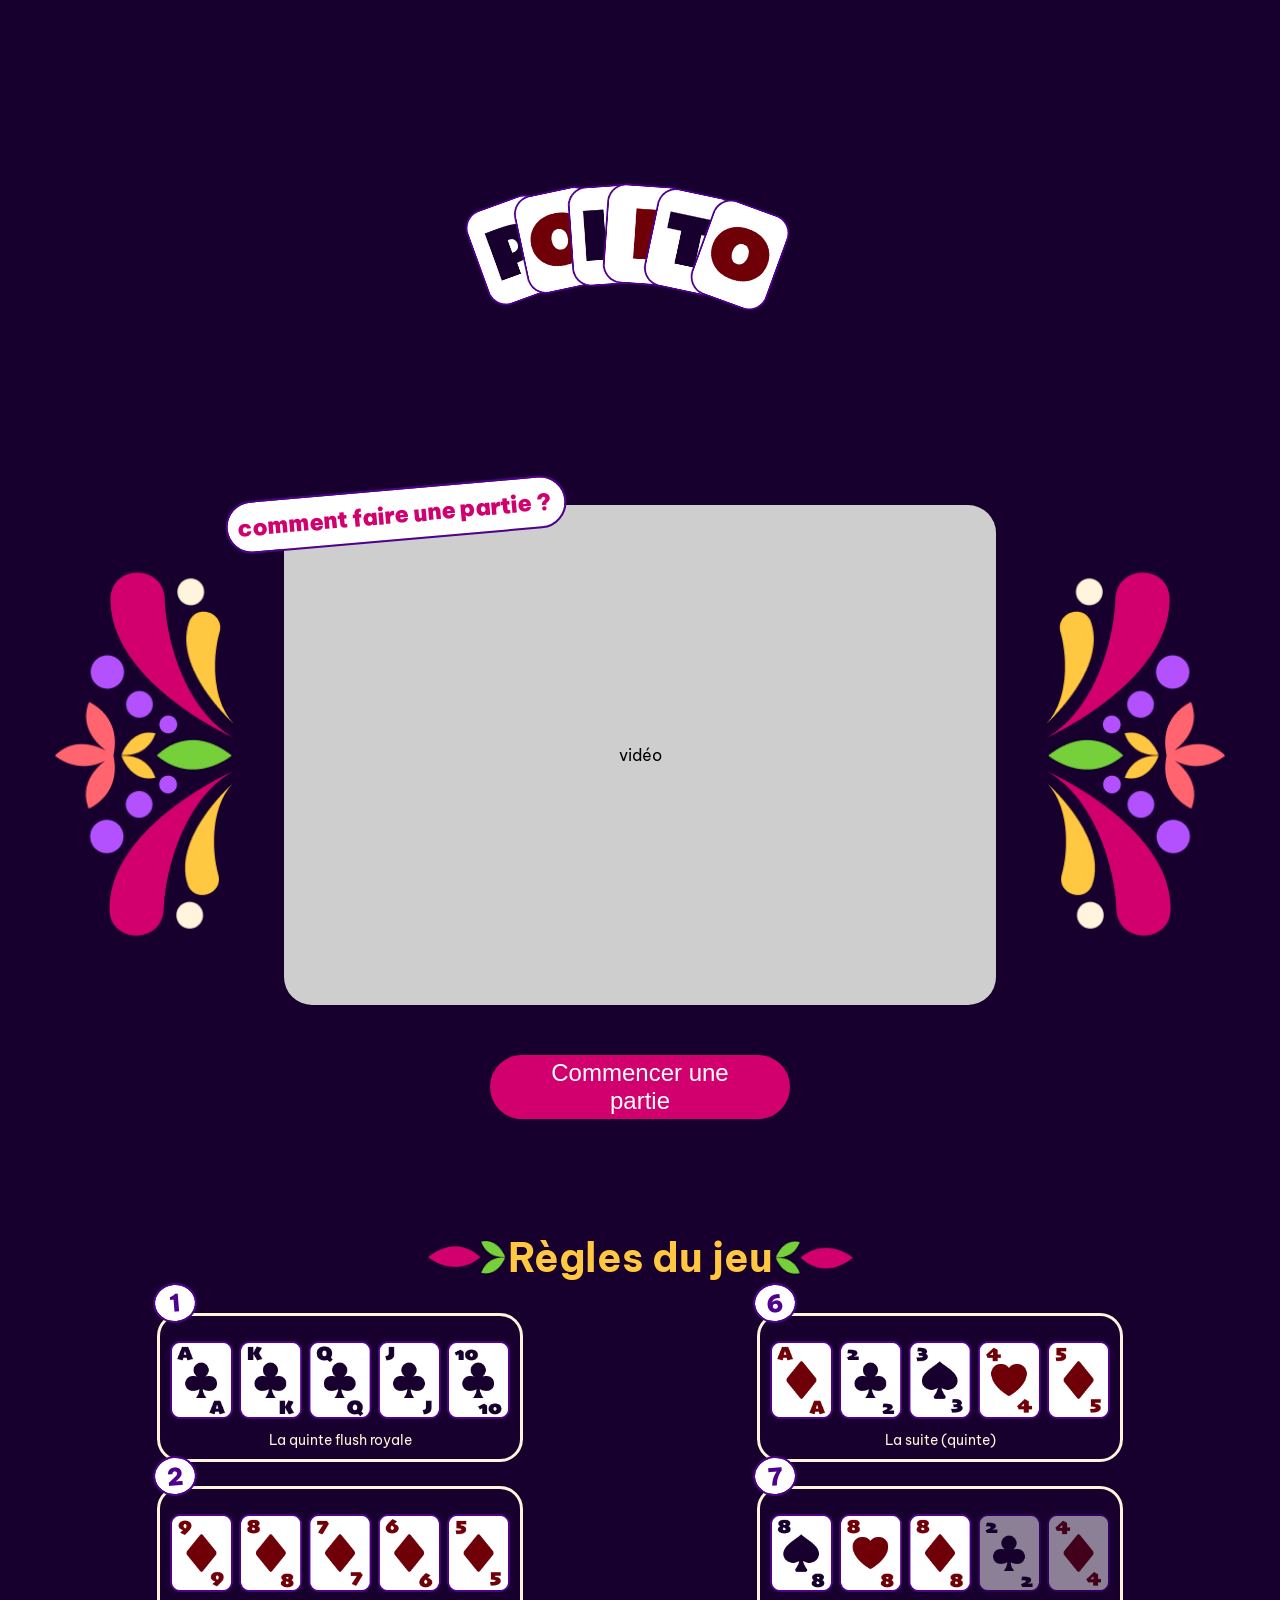
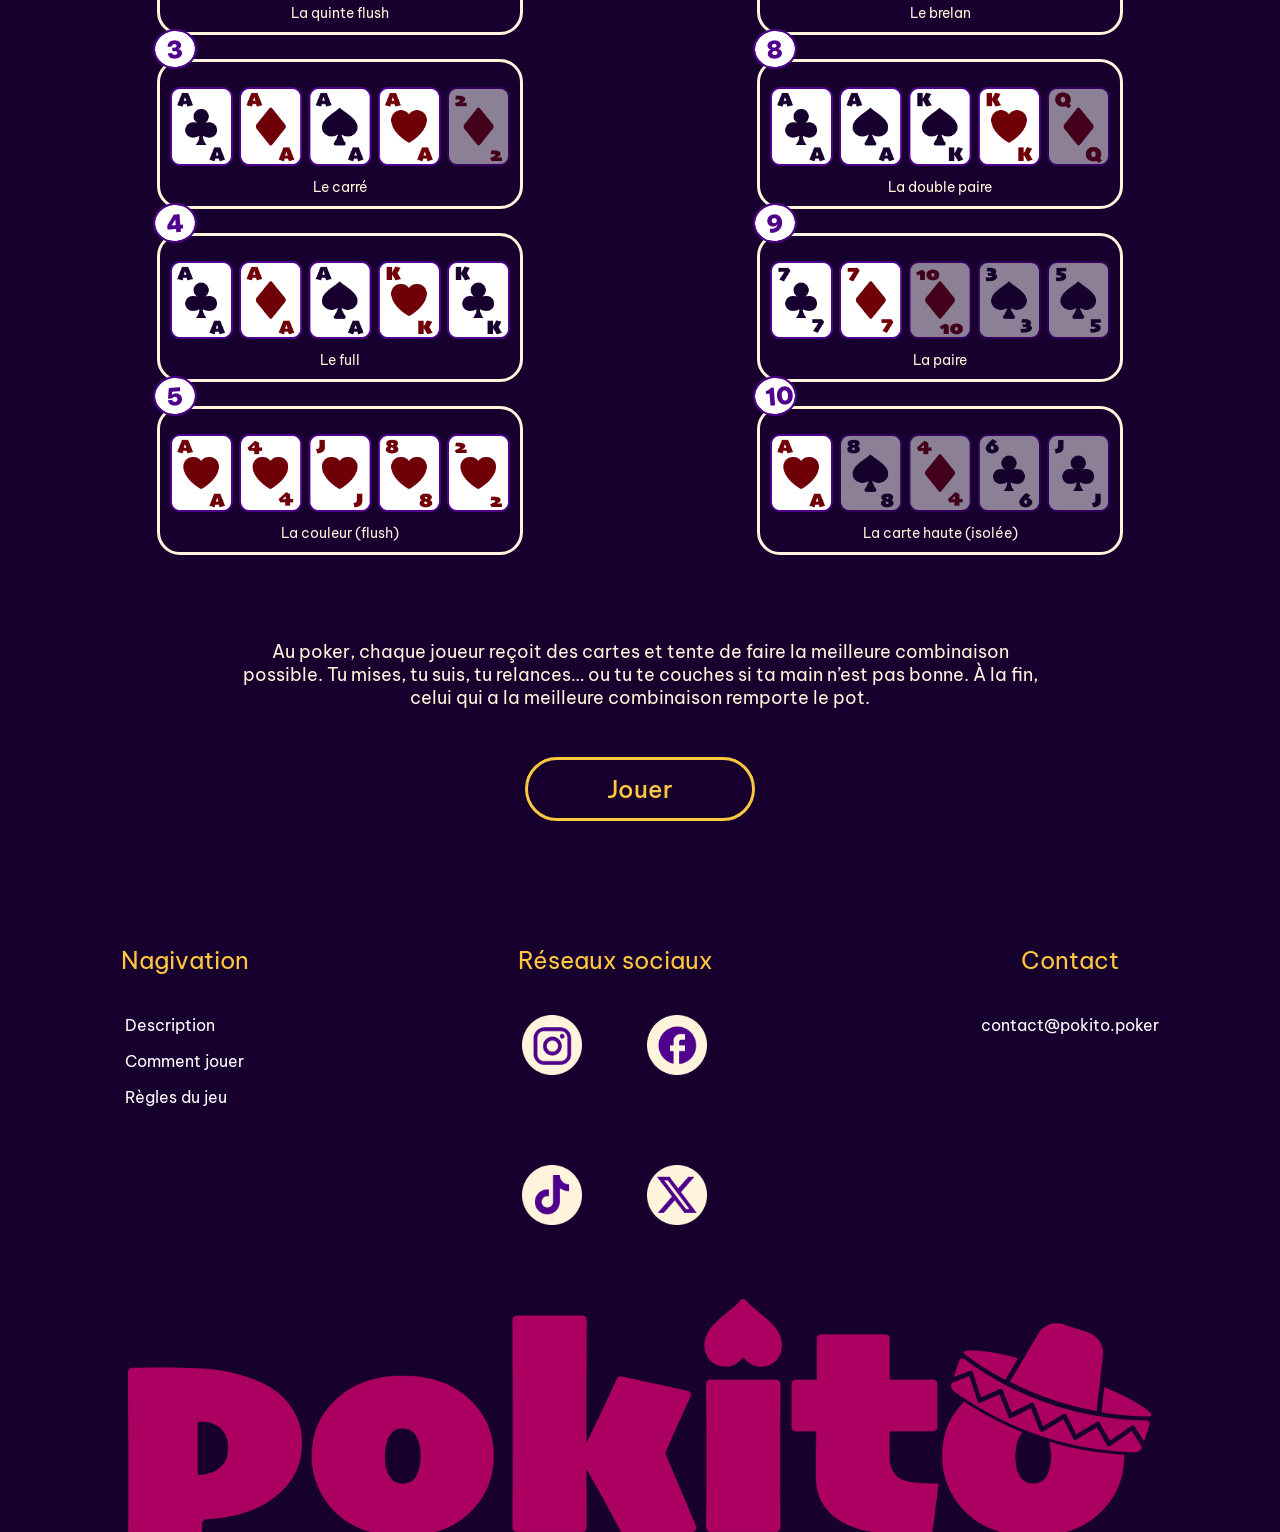
==== commit 7812844d: "v51" ====
--- a/website/index.html
+++ b/website/index.html
@@ -28,7 +28,7 @@
 
         <div class="ds">
           <div class="description">
-            <p>Poker en ligne Mexicain v50</p>
+            <p>Poker en ligne Mexicain v51</p>
           </div>
           <div class="slogan">
             <p>
